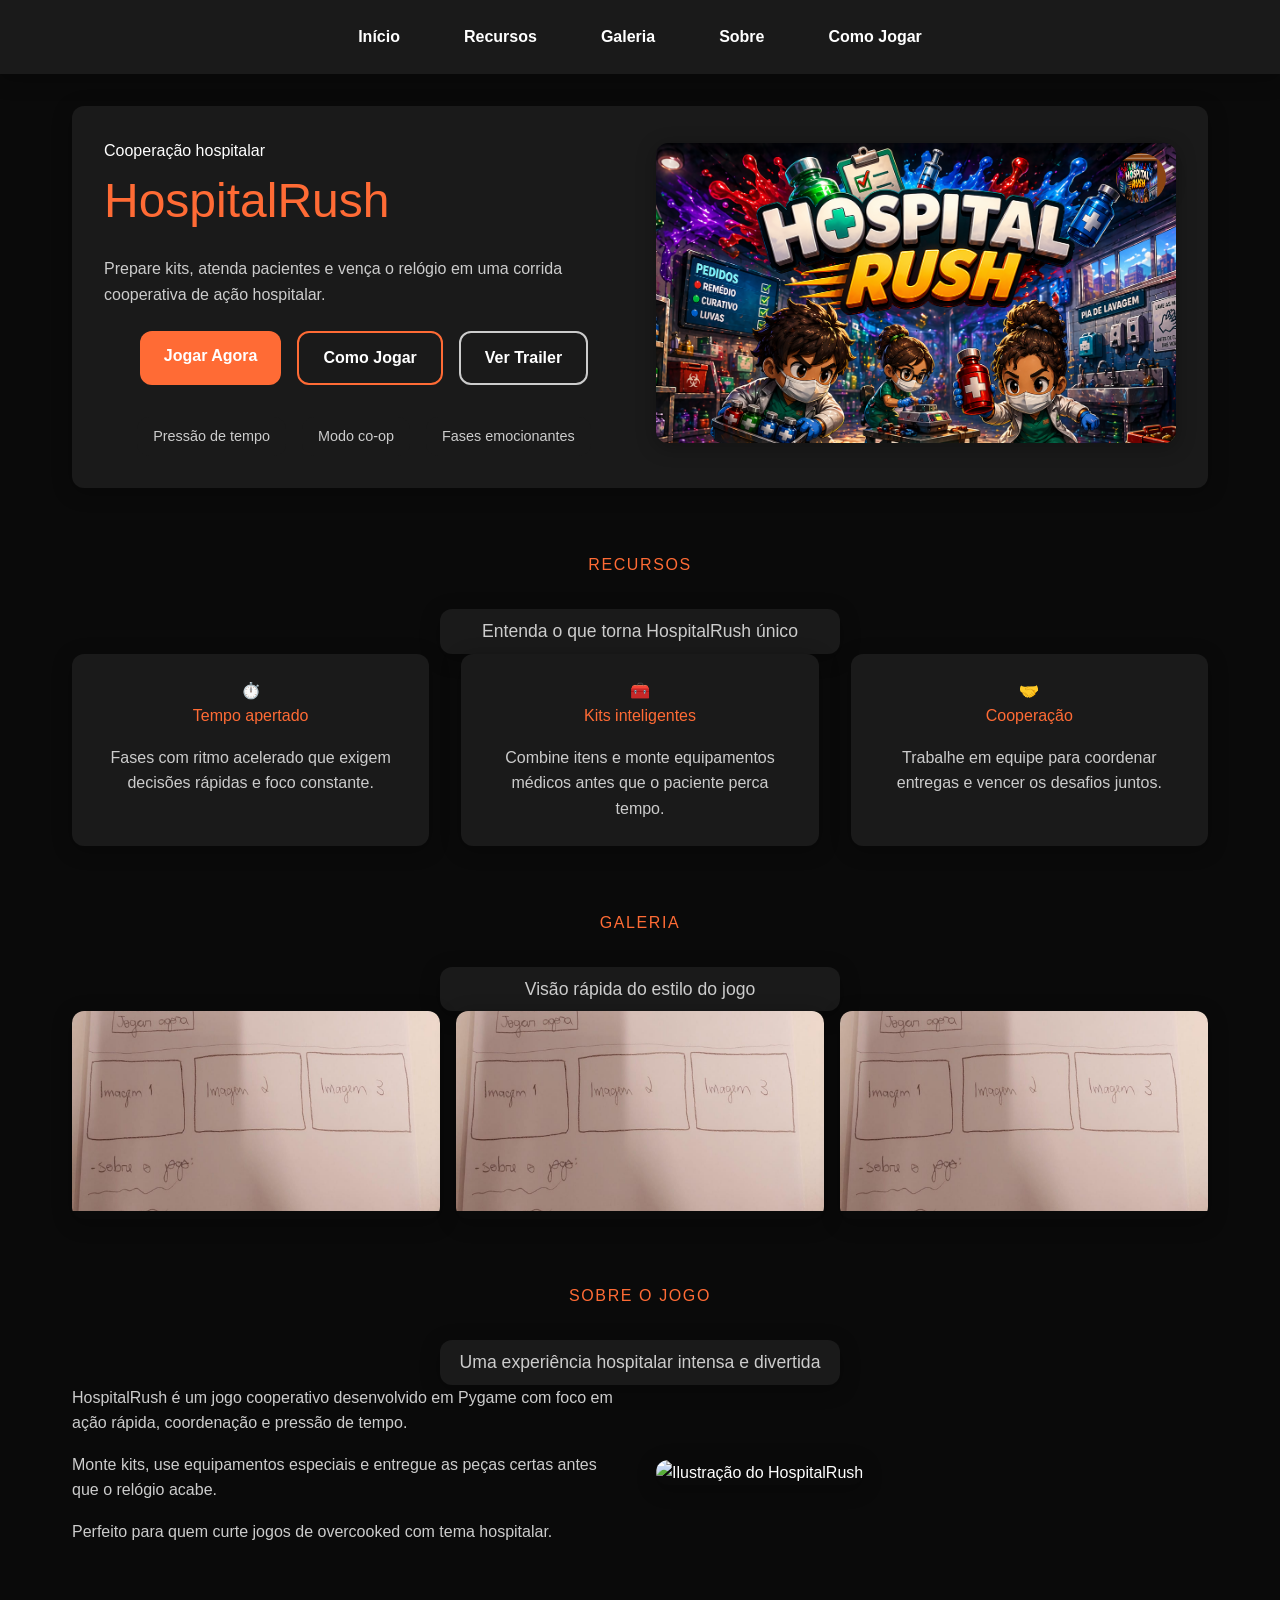
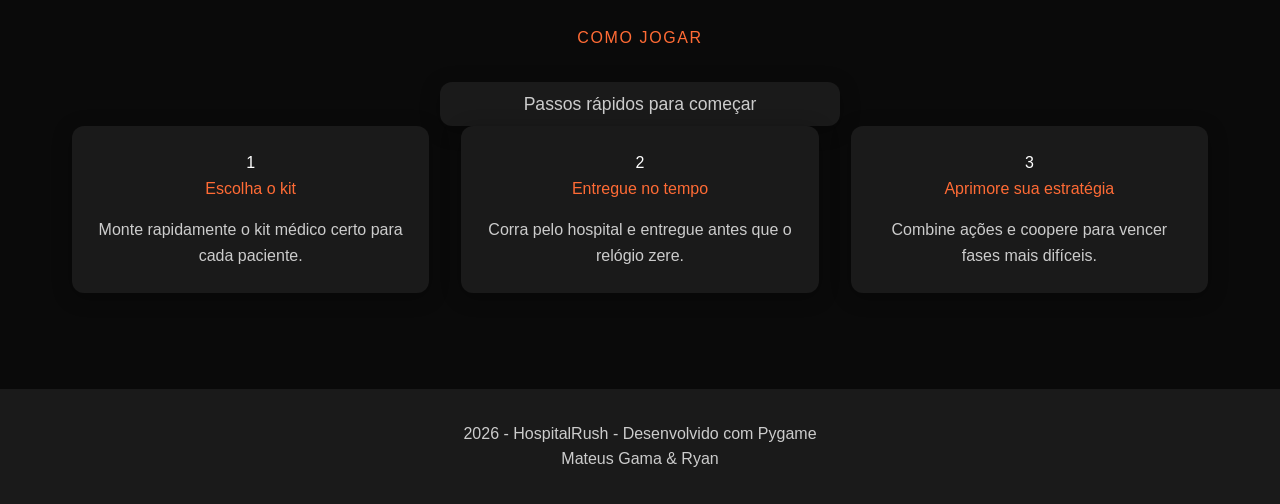
==== index.html @ b57ad9d4 "mudanças" ====
<!DOCTYPE html>
<html lang="pt-BR">
<head>
  <meta charset="UTF-8" />
  <meta name="viewport" content="width=device-width, initial-scale=1.0" />
  <meta name="description" content="HospitalRush: jogo de ação e estratégia com kits médicos, tempo e atendimento rápido. Mais puro estilo indie brasileiro." />
  <title>HospitalRush</title>
  <link rel="stylesheet" href="reset.css" />
  <link rel="stylesheet" href="style.css" />
</head>
<body>
  <header>
    <nav>
      <a href="#hero">Início</a>
      <a href="#recursos">Recursos</a>
      <a href="#galeria">Galeria</a>
      <a href="#sobre">Sobre</a>
      <a href="#como-jogar">Como Jogar</a>
    </nav>
  </header>

  <main>
    <section id="hero" class="hero-section">
      <div class="hero-copy">
        <span class="eyebrow">Cooperação hospitalar</span>
        <h1>HospitalRush</h1>
        <p>Prepare kits, atenda pacientes e vença o relógio em uma corrida cooperativa de ação hospitalar.</p>
        <div class="hero-buttons">
          <a href="#galeria" class="btn btn-primary">Jogar Agora</a>
          <a href="#como-jogar" class="btn btn-secondary">Como Jogar</a>
          <a href="#" class="btn btn-tertiary">Ver Trailer</a>
        </div>
        <div class="hero-notes">
          <span>Pressão de tempo</span>
          <span>Modo co-op</span>
          <span>Fases emocionantes</span>
        </div>
      </div>
      <div class="hero-visual">
        <img class="hero-image" src="img/capanova.png" alt="Capa do jogo HospitalRush" />
        <img class="chatgpt-icon" src="img/image.png" alt="ChatGPT Icon" />
      </div>
    </section>

    <section id="recursos" class="features">
      <div class="section-title">
        <h2>Recursos</h2>
        <span>Entenda o que torna HospitalRush único</span>
      </div>
      <div class="feature-grid">
        <article class="feature-card">
          <div class="feature-icon">⏱️</div>
          <h3>Tempo apertado</h3>
          <p>Fases com ritmo acelerado que exigem decisões rápidas e foco constante.</p>
        </article>
        <article class="feature-card">
          <div class="feature-icon">🧰</div>
          <h3>Kits inteligentes</h3>
          <p>Combine itens e monte equipamentos médicos antes que o paciente perca tempo.</p>
        </article>
        <article class="feature-card">
          <div class="feature-icon">🤝</div>
          <h3>Cooperação</h3>
          <p>Trabalhe em equipe para coordenar entregas e vencer os desafios juntos.</p>
        </article>
      </div>
    </section>

    <section id="galeria" class="gallery-section">
      <div class="section-title">
        <h2>Galeria</h2>
        <span>Visão rápida do estilo do jogo</span>
      </div>
      <div class="gallery-grid">
        <article class="gallery-card">
          <img src="img/rascunho_site.jpeg" alt="Screenshot 1 do jogo HospitalRush" />
        </article>
        <article class="gallery-card">
          <img src="img/rascunho_site.jpeg" alt="Screenshot 2 do jogo HospitalRush" />
        </article>
        <article class="gallery-card">
          <img src="img/rascunho_site.jpeg" alt="Screenshot 3 do jogo HospitalRush" />
        </article>
      </div>
    </section>

    <section id="sobre" class="about-section">
      <div class="section-title">
        <h2>Sobre o Jogo</h2>
        <span>Uma experiência hospitalar intensa e divertida</span>
      </div>
      <div class="about-content">
        <div class="about-copy">
          <p><strong>HospitalRush</strong> é um jogo cooperativo desenvolvido em Pygame com foco em <strong>ação rápida</strong>, <strong>coordenação</strong> e <strong>pressão de tempo</strong>.</p>
          <p>Monte kits, use equipamentos especiais e entregue as peças certas antes que o relógio acabe.</p>
          <p>Perfeito para quem curte jogos de <strong>overcooked</strong> com tema hospitalar.</p>
        </div>
        <div class="about-image-wrap">
          <img src="img/imagem_sobre .png" alt="Ilustração do HospitalRush" class="about-image" />
        </div>
      </div>
    </section>

    <section id="como-jogar" class="how-to-play">
      <div class="section-title">
        <h2>Como Jogar</h2>
        <span>Passos rápidos para começar</span>
      </div>
      <div class="steps">
        <article class="step">
          <div class="step-number">1</div>
          <h3>Escolha o kit</h3>
          <p>Monte rapidamente o kit médico certo para cada paciente.</p>
        </article>
        <article class="step">
          <div class="step-number">2</div>
          <h3>Entregue no tempo</h3>
          <p>Corra pelo hospital e entregue antes que o relógio zere.</p>
        </article>
        <article class="step">
          <div class="step-number">3</div>
          <h3>Aprimore sua estratégia</h3>
          <p>Combine ações e coopere para vencer fases mais difíceis.</p>
        </article>
      </div>
    </section>
  </main>

  <footer>
    <p>2026 - HospitalRush - Desenvolvido com Pygame</p>
    <p>Mateus Gama &amp; Ryan</p>
  </footer>
</body>
</html>
---- style.css ----
/* CSS inspirado no site Overcooked da Team17: fundo escuro, layout clean, imagens grandes, botões coloridos */
:root {
  --bg-primary: #0a0a0a;
  --bg-secondary: #1a1a1a;
  --text-primary: #ffffff;
  --text-secondary: #cccccc;
  --accent: #ff6b35; /* Laranja vibrante como no Overcooked */
  --accent-hover: #e55a2b;
  --border-radius: 12px;
  --shadow: 0 4px 20px rgba(0, 0, 0, 0.3);
}

* {
  margin: 0;
  padding: 0;
  box-sizing: border-box;
}

body {
  font-family: 'Arial', sans-serif;
  background-color: var(--bg-primary);
  color: var(--text-primary);
  line-height: 1.6;
}

header {
  background-color: var(--bg-secondary);
  padding: 1rem 2rem;
  position: sticky;
  top: 0;
  z-index: 10;
  box-shadow: var(--shadow);
}

nav {
  display: flex;
  justify-content: center;
  gap: 2rem;
}

nav a {
  color: var(--text-primary);
  text-decoration: none;
  font-weight: bold;
  padding: 0.5rem 1rem;
  border-radius: var(--border-radius);
  transition: background-color 0.3s;
}

nav a:hover {
  background-color: var(--accent);
}

main {
  max-width: 1200px;
  margin: 0 auto;
  padding: 2rem;
}

.hero-section {
  display: flex;
  align-items: center;
  gap: 2rem;
  margin-bottom: 4rem;
  background-color: var(--bg-secondary);
  padding: 2rem;
  border-radius: var(--border-radius);
  box-shadow: var(--shadow);
}

.hero-copy {
  flex: 1;
}

.hero-copy h1 {
  font-size: 3rem;
  margin-bottom: 1rem;
  color: var(--accent);
}

.hero-copy p {
  margin-bottom: 1.5rem;
  color: var(--text-secondary);
}

.hero-buttons {
  display: flex;
  gap: 1rem;
  justify-content: center;
  margin-bottom: 2rem;
}

.btn {
  padding: 0.75rem 1.5rem;
  border: none;
  border-radius: var(--border-radius);
  font-weight: bold;
  cursor: pointer;
  transition: background-color 0.3s;
  text-decoration: none;
  display: inline-block;
}

.btn-primary {
  background-color: var(--accent);
  color: var(--text-primary);
}

.btn-primary:hover {
  background-color: var(--accent-hover);
}

.btn-secondary {
  background-color: transparent;
  color: var(--text-primary);
  border: 2px solid var(--accent);
}

.btn-secondary:hover {
  background-color: var(--accent);
}

.btn-tertiary {
  background-color: var(--bg-secondary);
  color: var(--text-primary);
  border: 2px solid var(--text-secondary);
}

.btn-tertiary:hover {
  background-color: var(--text-secondary);
  color: var(--bg-primary);
}

.hero-notes {
  display: flex;
  gap: 1rem;
  justify-content: center;
  margin-top: 1rem;
}

.hero-notes span {
  background-color: var(--bg-secondary);
  padding: 0.5rem 1rem;
  border-radius: var(--border-radius);
  color: var(--text-secondary);
  font-size: 0.9rem;
}

.hero-visual {
  flex: 1;
  position: relative;
}

.hero-image {
  width: 100%;
  border-radius: var(--border-radius);
  box-shadow: var(--shadow);
}

.chatgpt-icon {
  position: absolute;
  top: 10px;
  right: 10px;
  width: 50px;
  height: 50px;
  border-radius: 50%;
  box-shadow: var(--shadow);
}

.features {
  margin-bottom: 4rem;
}

h2 {
  text-transform: uppercase;
  letter-spacing: 0.1em;
}

.section-title span {
  display: block;
  text-align: center;
  color: var(--text-secondary);
  font-size: 1.1rem;
  margin-top: 0.5rem;
  font-weight: normal;
  background-color: var(--bg-secondary);
  padding: 0.5rem 1rem;
  border-radius: var(--border-radius);
  box-shadow: var(--shadow);
  max-width: 400px;
  margin-left: auto;
  margin-right: auto;
}

.features h2 {
  text-align: center;
  margin-bottom: 2rem;
  color: var(--accent);
}

.feature-grid {
  display: grid;
  grid-template-columns: repeat(auto-fit, minmax(250px, 1fr));
  gap: 2rem;
}

.feature-card {
  background-color: var(--bg-secondary);
  padding: 1.5rem;
  border-radius: var(--border-radius);
  box-shadow: var(--shadow);
  text-align: center;
}

.feature-card h3 {
  margin-bottom: 1rem;
  color: var(--accent);
}

.feature-card p {
  color: var(--text-secondary);
}

.gallery-section {
  margin-bottom: 4rem;
}

.gallery-section h2 {
  text-align: center;
  margin-bottom: 2rem;
  color: var(--accent);
}

.about-section h2 {
  text-align: center;
  margin-bottom: 2rem;
  color: var(--accent);
}

.how-to-play h2 {
  text-align: center;
  margin-bottom: 2rem;
  color: var(--accent);
}

.gallery-grid {
  display: grid;
  grid-template-columns: repeat(auto-fit, minmax(250px, 1fr));
  gap: 1rem;
}

.gallery-card {
  overflow: hidden;
  border-radius: var(--border-radius);
  box-shadow: var(--shadow);
}

.gallery-card img {
  width: 100%;
  height: 200px;
  object-fit: cover;
  transition: transform 0.3s;
}

.gallery-card:hover img {
  transform: scale(1.1);
}

.about-section {
  margin-bottom: 4rem;
}

.about-section h2 {
  text-align: center;
  margin-bottom: 2rem;
  color: var(--accent);
}

.about-content {
  display: flex;
  gap: 2rem;
  align-items: center;
}

.about-copy {
  flex: 1;
}

.about-copy p {
  margin-bottom: 1rem;
  color: var(--text-secondary);
}

.about-image-wrap {
  flex: 1;
}

.about-image {
  width: 100%;
  border-radius: var(--border-radius);
  box-shadow: var(--shadow);
}

.how-to-play {
  margin-bottom: 4rem;
}

.how-to-play h2 {
  text-align: center;
  margin-bottom: 2rem;
  color: var(--accent);
}

.steps {
  display: grid;
  grid-template-columns: repeat(auto-fit, minmax(250px, 1fr));
  gap: 2rem;
}

.step {
  background-color: var(--bg-secondary);
  padding: 1.5rem;
  border-radius: var(--border-radius);
  box-shadow: var(--shadow);
  text-align: center;
}

.step h3 {
  margin-bottom: 1rem;
  color: var(--accent);
}

.step p {
  color: var(--text-secondary);
}

footer {
  text-align: center;
  padding: 2rem;
  background-color: var(--bg-secondary);
  color: var(--text-secondary);
}

@media (max-width: 768px) {
  .hero-section {
    flex-direction: column;
  }

  .about-content {
    flex-direction: column;
  }

  nav {
    flex-direction: column;
    gap: 1rem;
  }

  .hero-buttons {
    flex-direction: column;
    align-items: center;
  }

  .hero-notes {
    flex-direction: column;
    align-items: center;
  }
}
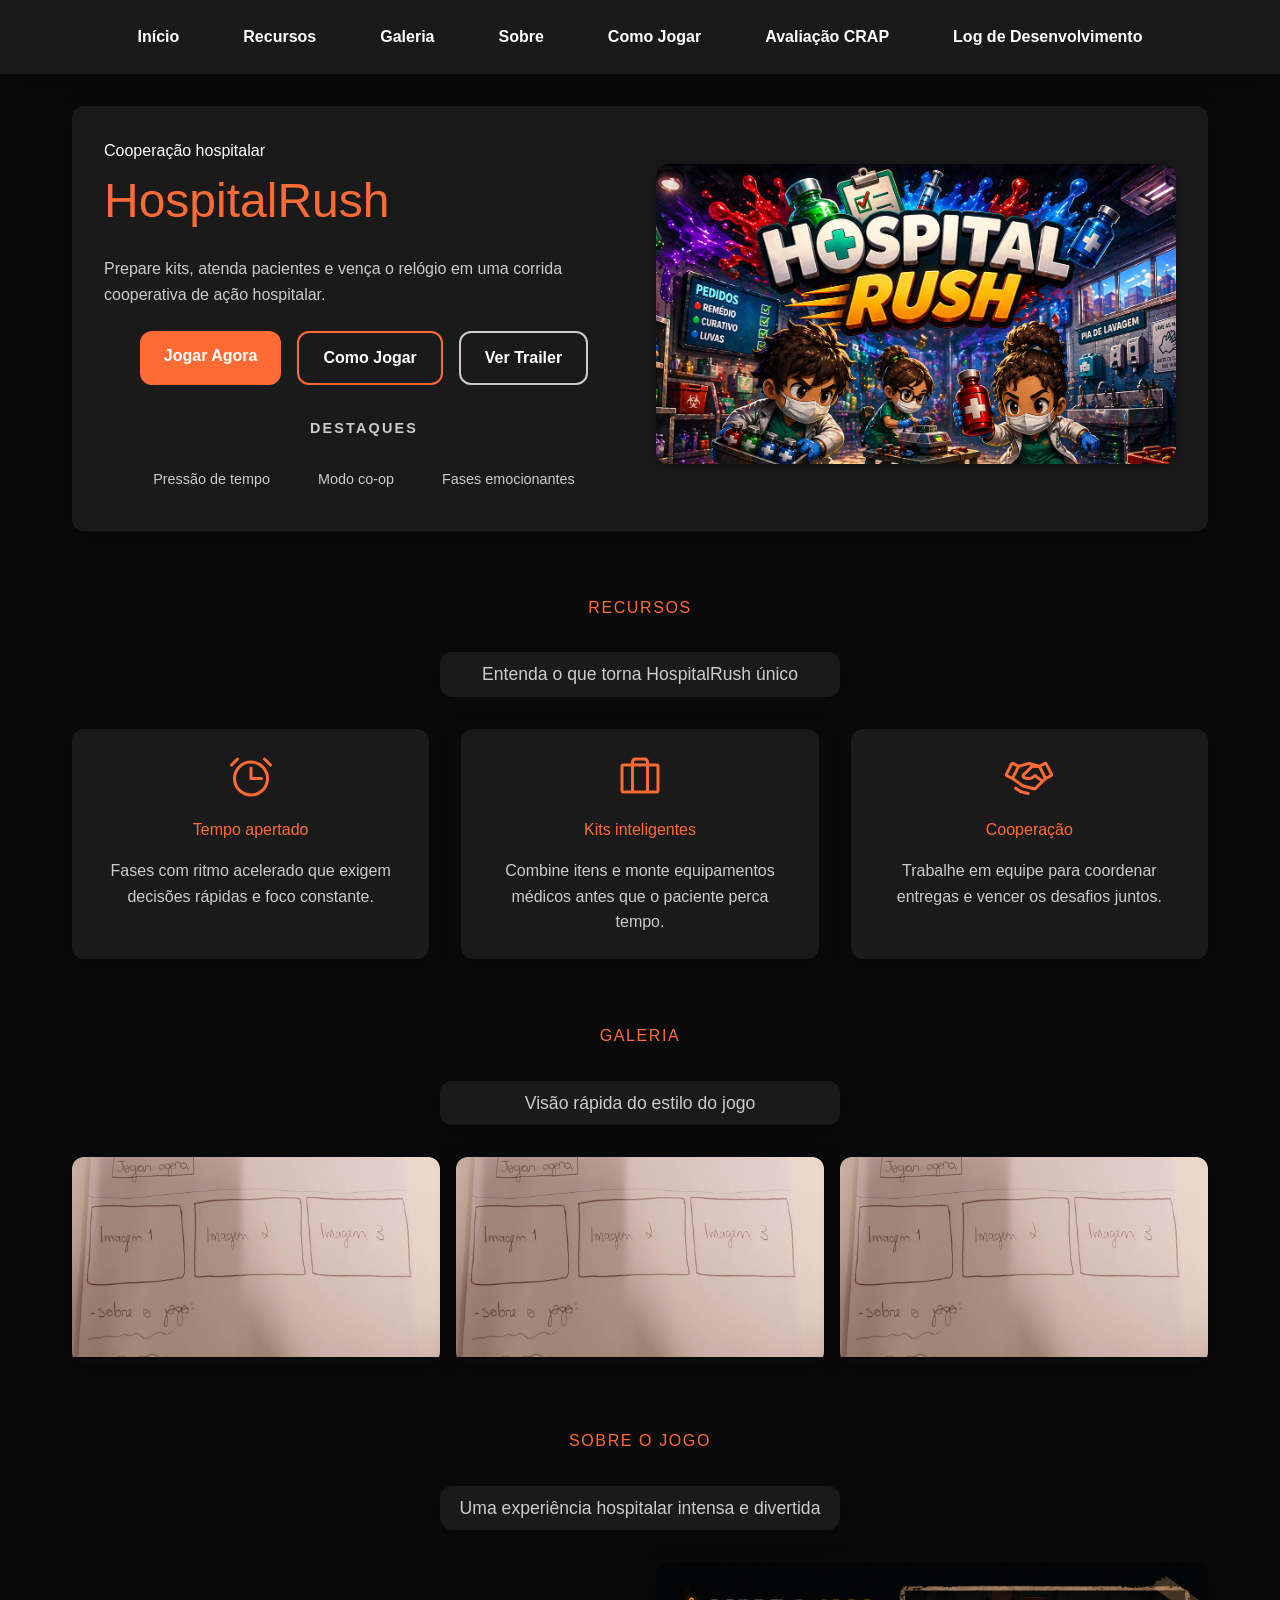
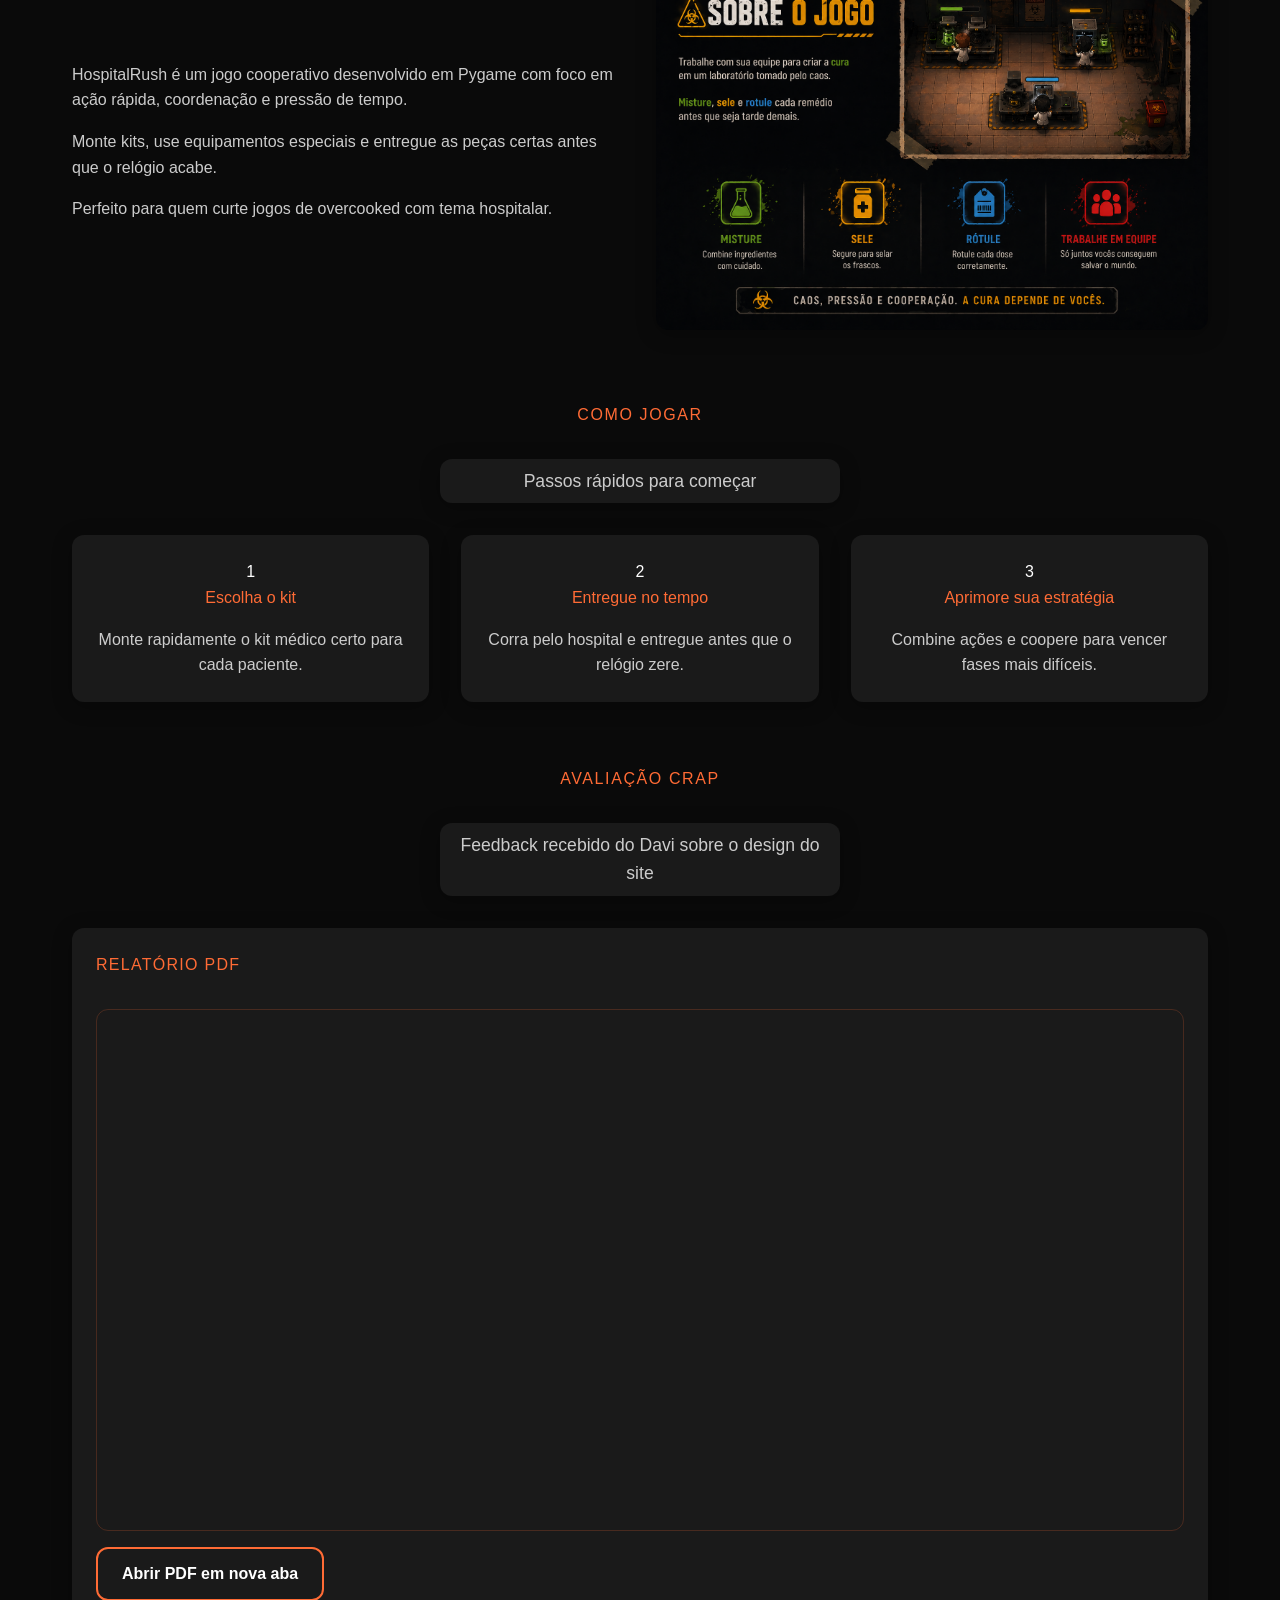
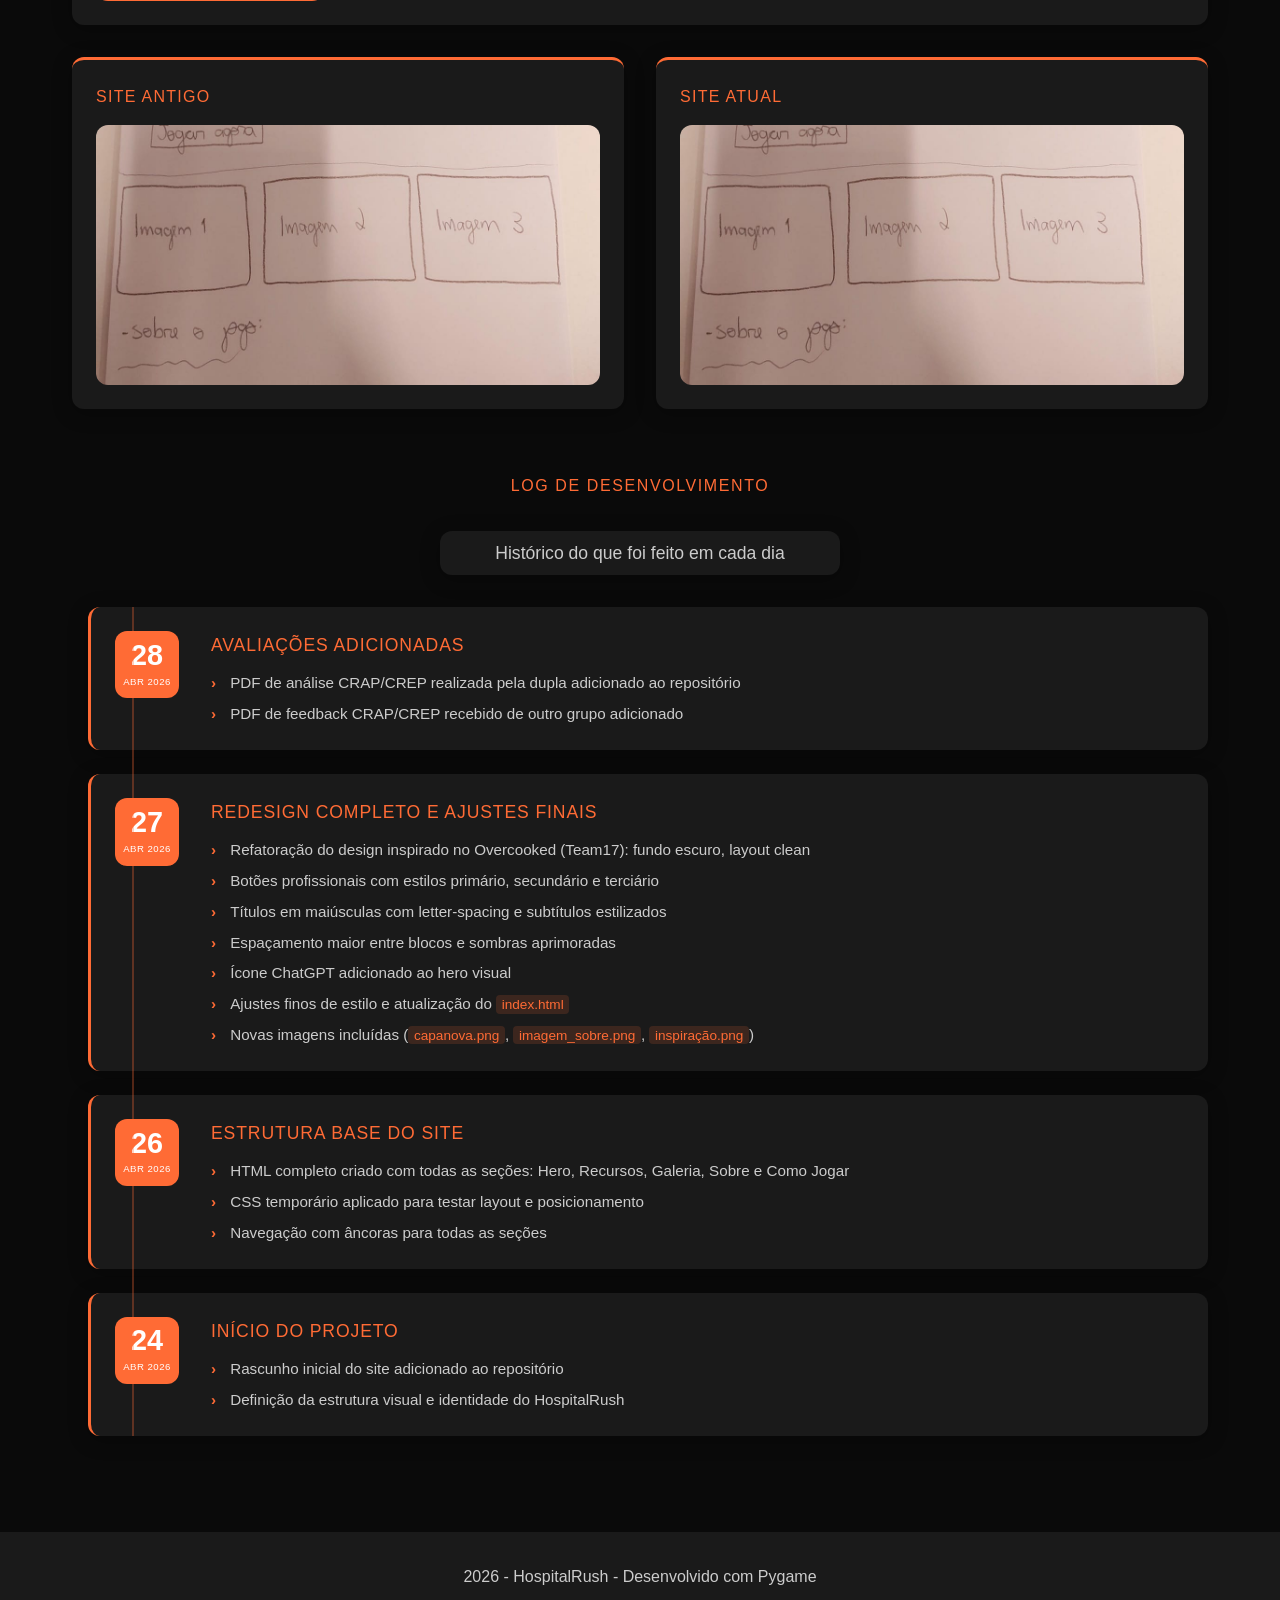
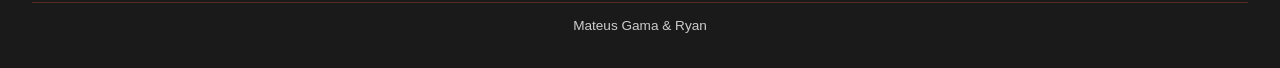
==== commit f846a6b1: "Adicioneis alguns itens para se enquadrar melhor na rubrica e adaptei o html de acordo com uma das a" ====
--- a/index.html
+++ b/index.html
@@ -16,6 +16,8 @@
       <a href="#galeria">Galeria</a>
       <a href="#sobre">Sobre</a>
       <a href="#como-jogar">Como Jogar</a>
+      <a href="#avaliacao-crap">Avaliação CRAP</a>
+      <a href="#dev-log">Log de Desenvolvimento</a>
     </nav>
   </header>
 
@@ -31,6 +33,7 @@
           <a href="#" class="btn btn-tertiary">Ver Trailer</a>
         </div>
         <div class="hero-notes">
+          <span class="hero-notes-label">Destaques</span>
           <span>Pressão de tempo</span>
           <span>Modo co-op</span>
           <span>Fases emocionantes</span>
@@ -38,7 +41,6 @@
       </div>
       <div class="hero-visual">
         <img class="hero-image" src="img/capanova.png" alt="Capa do jogo HospitalRush" />
-        <img class="chatgpt-icon" src="img/image.png" alt="ChatGPT Icon" />
       </div>
     </section>
 
@@ -49,17 +51,23 @@
       </div>
       <div class="feature-grid">
         <article class="feature-card">
-          <div class="feature-icon">⏱️</div>
+          <div class="feature-icon">
+            <svg xmlns="http://www.w3.org/2000/svg" viewBox="0 0 256 256" aria-hidden="true"><path d="M128,40a96,96,0,1,0,96,96A96.11,96.11,0,0,0,128,40Zm0,176a80,80,0,1,1,80-80A80.09,80.09,0,0,1,128,216ZM61.66,37.66l-32,32A8,8,0,0,1,18.34,58.34l32-32A8,8,0,0,1,61.66,37.66Zm176,32a8,8,0,0,1-11.32,0l-32-32a8,8,0,0,1,11.32-11.32l32,32A8,8,0,0,1,237.66,69.66ZM184,128a8,8,0,0,1,0,16H128a8,8,0,0,1-8-8V80a8,8,0,0,1,16,0v48Z"/></svg>
+          </div>
           <h3>Tempo apertado</h3>
           <p>Fases com ritmo acelerado que exigem decisões rápidas e foco constante.</p>
         </article>
         <article class="feature-card">
-          <div class="feature-icon">🧰</div>
+          <div class="feature-icon">
+            <svg xmlns="http://www.w3.org/2000/svg" viewBox="0 0 256 256" aria-hidden="true"><path d="M216,56H176V48a24,24,0,0,0-24-24H104A24,24,0,0,0,80,48v8H40A16,16,0,0,0,24,72V200a16,16,0,0,0,16,16H216a16,16,0,0,0,16-16V72A16,16,0,0,0,216,56ZM96,48a8,8,0,0,1,8-8h48a8,8,0,0,1,8,8v8H96Zm64,24V200H96V72ZM40,72H80V200H40ZM216,200H176V72h40V200Z"/></svg>
+          </div>
           <h3>Kits inteligentes</h3>
           <p>Combine itens e monte equipamentos médicos antes que o paciente perca tempo.</p>
         </article>
         <article class="feature-card">
-          <div class="feature-icon">🤝</div>
+          <div class="feature-icon">
+            <svg xmlns="http://www.w3.org/2000/svg" viewBox="0 0 256 256" aria-hidden="true"><path d="M254.3,107.91,228.78,56.85a16,16,0,0,0-21.47-7.15L182.44,62.13,130.05,48.27a8.14,8.14,0,0,0-4.1,0L73.56,62.13,48.69,49.7a16,16,0,0,0-21.47,7.15L1.7,107.9a16,16,0,0,0,7.15,21.47l27,13.51,55.49,39.63a8.06,8.06,0,0,0,2.71,1.25l64,16a8,8,0,0,0,7.6-2.1l55.07-55.08,26.42-13.21a16,16,0,0,0,7.15-21.46Zm-54.89,33.37L165,113.72a8,8,0,0,0-10.68.61C136.51,132.27,116.66,130,104,122L147.24,80h31.81l27.21,54.41ZM41.53,64,62,74.22,36.43,125.27,16,115.06Zm116,119.13L99.42,168.61l-49.2-35.14,28-56L128,64.28l9.8,2.59-45,43.68-.08.09a16,16,0,0,0,2.72,24.81c20.56,13.13,45.37,11,64.91-5L188,152.66Zm62-57.87-25.52-51L214.47,64,240,115.06Zm-87.75,92.67a8,8,0,0,1-7.75,6.06,8.13,8.13,0,0,1-1.95-.24L80.41,213.33a7.89,7.89,0,0,1-2.71-1.25L51.35,193.26a8,8,0,0,1,9.3-13l25.11,17.94L126,208.24A8,8,0,0,1,131.82,217.94Z"/></svg>
+          </div>
           <h3>Cooperação</h3>
           <p>Trabalhe em equipe para coordenar entregas e vencer os desafios juntos.</p>
         </article>
@@ -122,6 +130,118 @@
           <h3>Aprimore sua estratégia</h3>
           <p>Combine ações e coopere para vencer fases mais difíceis.</p>
         </article>
+      </div>
+    </section>
+    <section id="avaliacao-crap" class="crap-section">
+      <div class="section-title">
+        <h2>Avaliação CRAP</h2>
+        <span>Feedback recebido do Davi sobre o design do site</span>
+      </div>
+
+      <div class="crap-pdf-block">
+        <h3 class="crap-subsection-title">Relatório PDF</h3>
+        <div class="crap-pdf-wrapper">
+          <iframe
+            src="avaliacao_crep_recebida/feed_crap.pdf"
+            title="Avaliação CRAP recebida"
+            class="crap-pdf"
+          ></iframe>
+        </div>
+        <a
+          href="avaliacao_crep_recebida/feed_crap.pdf"
+          target="_blank"
+          rel="noopener"
+          class="btn btn-secondary crap-pdf-link"
+        >Abrir PDF em nova aba</a>
+      </div>
+
+      <div class="crap-screenshots">
+        <div class="crap-screenshot-block">
+          <h3 class="crap-subsection-title">Site antigo</h3>
+          <div class="crap-img-wrap">
+            <img src="img/rascunho_site.jpeg" alt="Print do site antigo" class="crap-img" />
+          </div>
+        </div>
+
+        <div class="crap-screenshot-block">
+          <h3 class="crap-subsection-title">Site atual</h3>
+          <div class="crap-img-wrap">
+            <img src="img/rascunho_site.jpeg" alt="Print do site atual" class="crap-img" />
+          </div>
+        </div>
+      </div>
+    </section>
+
+    <section id="dev-log" class="dev-log-section">
+      <div class="section-title">
+        <h2>Log de Desenvolvimento</h2>
+        <span>Histórico do que foi feito em cada dia</span>
+      </div>
+
+      <div class="dev-log-timeline">
+
+        <article class="dev-log-entry">
+          <div class="dev-log-date">
+            <span class="dev-log-day">28</span>
+            <span class="dev-log-month">ABR 2026</span>
+          </div>
+          <div class="dev-log-content">
+            <h3>Avaliações adicionadas</h3>
+            <ul>
+              <li>PDF de análise CRAP/CREP realizada pela dupla adicionado ao repositório</li>
+              <li>PDF de feedback CRAP/CREP recebido de outro grupo adicionado</li>
+            </ul>
+          </div>
+        </article>
+
+        <article class="dev-log-entry">
+          <div class="dev-log-date">
+            <span class="dev-log-day">27</span>
+            <span class="dev-log-month">ABR 2026</span>
+          </div>
+          <div class="dev-log-content">
+            <h3>Redesign completo e ajustes finais</h3>
+            <ul>
+              <li>Refatoração do design inspirado no Overcooked (Team17): fundo escuro, layout clean</li>
+              <li>Botões profissionais com estilos primário, secundário e terciário</li>
+              <li>Títulos em maiúsculas com letter-spacing e subtítulos estilizados</li>
+              <li>Espaçamento maior entre blocos e sombras aprimoradas</li>
+              <li>Ícone ChatGPT adicionado ao hero visual</li>
+              <li>Ajustes finos de estilo e atualização do <code>index.html</code></li>
+              <li>Novas imagens incluídas (<code>capanova.png</code>, <code>imagem_sobre.png</code>, <code>inspiração.png</code>)</li>
+            </ul>
+          </div>
+        </article>
+
+        <article class="dev-log-entry">
+          <div class="dev-log-date">
+            <span class="dev-log-day">26</span>
+            <span class="dev-log-month">ABR 2026</span>
+          </div>
+          <div class="dev-log-content">
+            <h3>Estrutura base do site</h3>
+            <ul>
+              <li>HTML completo criado com todas as seções: Hero, Recursos, Galeria, Sobre e Como Jogar</li>
+              <li>CSS temporário aplicado para testar layout e posicionamento</li>
+              <li>Navegação com âncoras para todas as seções</li>
+            </ul>
+          </div>
+        </article>
+
+        <article class="dev-log-entry">
+          <div class="dev-log-date">
+            <span class="dev-log-day">24</span>
+            <span class="dev-log-month">ABR 2026</span>
+          </div>
+          <div class="dev-log-content">
+            <h3>Início do projeto</h3>
+            <ul>
+              <li>Rascunho inicial do site adicionado ao repositório</li>
+              <li>Definição da estrutura visual e identidade do HospitalRush</li>
+            </ul>
+          </div>
+        </article>
+
       </div>
     </section>
   </main>
--- a/style.css
+++ b/style.css
@@ -138,6 +138,23 @@
   margin-top: 1rem;
 }
 
+.hero-notes {
+  flex-wrap: wrap;
+}
+
+.hero-notes-label {
+  width: 100%;
+  text-align: center;
+  font-size: 0.7rem;
+  font-weight: bold;
+  letter-spacing: 0.15em;
+  text-transform: uppercase;
+  color: var(--accent);
+  background: none !important;
+  padding: 0 !important;
+  margin-bottom: 0.25rem;
+}
+
 .hero-notes span {
   background-color: var(--bg-secondary);
   padding: 0.5rem 1rem;
@@ -157,16 +174,6 @@
   box-shadow: var(--shadow);
 }
 
-.chatgpt-icon {
-  position: absolute;
-  top: 10px;
-  right: 10px;
-  width: 50px;
-  height: 50px;
-  border-radius: 50%;
-  box-shadow: var(--shadow);
-}
-
 .features {
   margin-bottom: 4rem;
 }
@@ -190,6 +197,7 @@
   max-width: 400px;
   margin-left: auto;
   margin-right: auto;
+  margin-bottom: 2rem;
 }
 
 .features h2 {
@@ -210,6 +218,20 @@
   border-radius: var(--border-radius);
   box-shadow: var(--shadow);
   text-align: center;
+}
+
+.feature-icon {
+  display: flex;
+  justify-content: center;
+  align-items: center;
+  margin-bottom: 1rem;
+  color: var(--accent);
+}
+
+.feature-icon svg {
+  width: 48px;
+  height: 48px;
+  fill: currentColor;
 }
 
 .feature-card h3 {
@@ -334,11 +356,254 @@
   color: var(--text-secondary);
 }
 
+/* ── Avaliação CRAP ───────────────────────────────────── */
+.crap-section {
+  margin-bottom: 4rem;
+}
+
+.crap-section h2 {
+  text-align: center;
+  margin-bottom: 2rem;
+  color: var(--accent);
+}
+
+.crap-subsection-title {
+  color: var(--accent);
+  text-transform: uppercase;
+  letter-spacing: 0.08em;
+  margin-bottom: 1rem;
+  font-size: 1rem;
+}
+
+.crap-pdf-block {
+  background-color: var(--bg-secondary);
+  border-radius: var(--border-radius);
+  box-shadow: var(--shadow);
+  padding: 1.5rem;
+  margin-bottom: 2rem;
+  display: flex;
+  flex-direction: column;
+  gap: 1rem;
+}
+
+.crap-pdf-wrapper {
+  width: 100%;
+  border-radius: var(--border-radius);
+  overflow: hidden;
+  border: 1px solid rgba(255, 107, 53, 0.2);
+}
+
+.crap-pdf {
+  width: 100%;
+  height: 520px;
+  border: none;
+  display: block;
+}
+
+.crap-pdf-link {
+  align-self: flex-start;
+}
+
+.crap-screenshots {
+  display: grid;
+  grid-template-columns: 1fr 1fr;
+  gap: 2rem;
+}
+
+.crap-screenshot-block {
+  background-color: var(--bg-secondary);
+  border-radius: var(--border-radius);
+  box-shadow: var(--shadow);
+  padding: 1.5rem;
+  border-top: 3px solid var(--accent);
+}
+
+.crap-img-wrap {
+  border-radius: var(--border-radius);
+  overflow: hidden;
+}
+
+.crap-img {
+  width: 100%;
+  height: 260px;
+  object-fit: cover;
+  display: block;
+  transition: transform 0.3s;
+}
+
+.crap-img:hover {
+  transform: scale(1.03);
+}
+
+@media (max-width: 768px) {
+  .crap-screenshots {
+    grid-template-columns: 1fr;
+  }
+
+  .crap-pdf {
+    height: 360px;
+  }
+}
+/* ────────────────────────────────────────────────────── */
+
+/* ── Dev Log ──────────────────────────────────────────── */
+.dev-log-section {
+  margin-bottom: 4rem;
+}
+
+.dev-log-section h2 {
+  text-align: center;
+  margin-bottom: 2rem;
+  color: var(--accent);
+}
+
+.dev-log-timeline {
+  display: flex;
+  flex-direction: column;
+  gap: 1.5rem;
+  position: relative;
+  padding-left: 1rem;
+}
+
+.dev-log-timeline::before {
+  content: '';
+  position: absolute;
+  left: 60px;
+  top: 0;
+  bottom: 0;
+  width: 2px;
+  background: var(--accent);
+  opacity: 0.3;
+}
+
+.dev-log-entry {
+  display: flex;
+  gap: 2rem;
+  align-items: flex-start;
+  background-color: var(--bg-secondary);
+  border-radius: var(--border-radius);
+  box-shadow: var(--shadow);
+  padding: 1.5rem;
+  border-left: 3px solid var(--accent);
+  transition: transform 0.2s, box-shadow 0.2s;
+}
+
+.dev-log-entry:hover {
+  transform: translateX(4px);
+  box-shadow: 0 6px 28px rgba(0, 0, 0, 0.45);
+}
+
+.dev-log-date {
+  display: flex;
+  flex-direction: column;
+  align-items: center;
+  justify-content: center;
+  min-width: 64px;
+  background-color: var(--accent);
+  border-radius: var(--border-radius);
+  padding: 0.6rem 0.5rem;
+  flex-shrink: 0;
+}
+
+.dev-log-day {
+  font-size: 1.8rem;
+  font-weight: bold;
+  color: var(--text-primary);
+  line-height: 1;
+}
+
+.dev-log-month {
+  font-size: 0.6rem;
+  color: var(--text-primary);
+  text-transform: uppercase;
+  letter-spacing: 0.05em;
+  margin-top: 0.25rem;
+}
+
+.dev-log-content {
+  flex: 1;
+}
+
+.dev-log-content h3 {
+  color: var(--accent);
+  margin-bottom: 0.75rem;
+  font-size: 1.1rem;
+  text-transform: uppercase;
+  letter-spacing: 0.05em;
+}
+
+.dev-log-content ul {
+  list-style: none;
+  display: flex;
+  flex-direction: column;
+  gap: 0.4rem;
+}
+
+.dev-log-content li {
+  color: var(--text-secondary);
+  padding-left: 1.2rem;
+  position: relative;
+  font-size: 0.95rem;
+}
+
+.dev-log-content li::before {
+  content: '›';
+  color: var(--accent);
+  position: absolute;
+  left: 0;
+  font-weight: bold;
+}
+
+.dev-log-content code {
+  background-color: rgba(255, 107, 53, 0.15);
+  color: var(--accent);
+  padding: 0.1rem 0.35rem;
+  border-radius: 4px;
+  font-size: 0.85rem;
+}
+
+@media (max-width: 768px) {
+  .dev-log-entry {
+    flex-direction: column;
+    gap: 1rem;
+  }
+
+  .dev-log-date {
+    flex-direction: row;
+    gap: 0.5rem;
+    align-self: flex-start;
+    padding: 0.5rem 1rem;
+  }
+
+  .dev-log-day {
+    font-size: 1.2rem;
+  }
+
+  .dev-log-month {
+    font-size: 0.7rem;
+    margin-top: 0;
+  }
+
+  .dev-log-timeline::before {
+    display: none;
+  }
+}
+/* ────────────────────────────────────────────────────── */
+
 footer {
   text-align: center;
   padding: 2rem;
   background-color: var(--bg-secondary);
   color: var(--text-secondary);
+  display: flex;
+  flex-direction: column;
+  gap: 0.75rem;
+}
+
+footer p:last-child {
+  border-top: 1px solid rgba(255, 107, 53, 0.25);
+  padding-top: 0.75rem;
+  font-size: 0.85rem;
 }
 
 @media (max-width: 768px) {
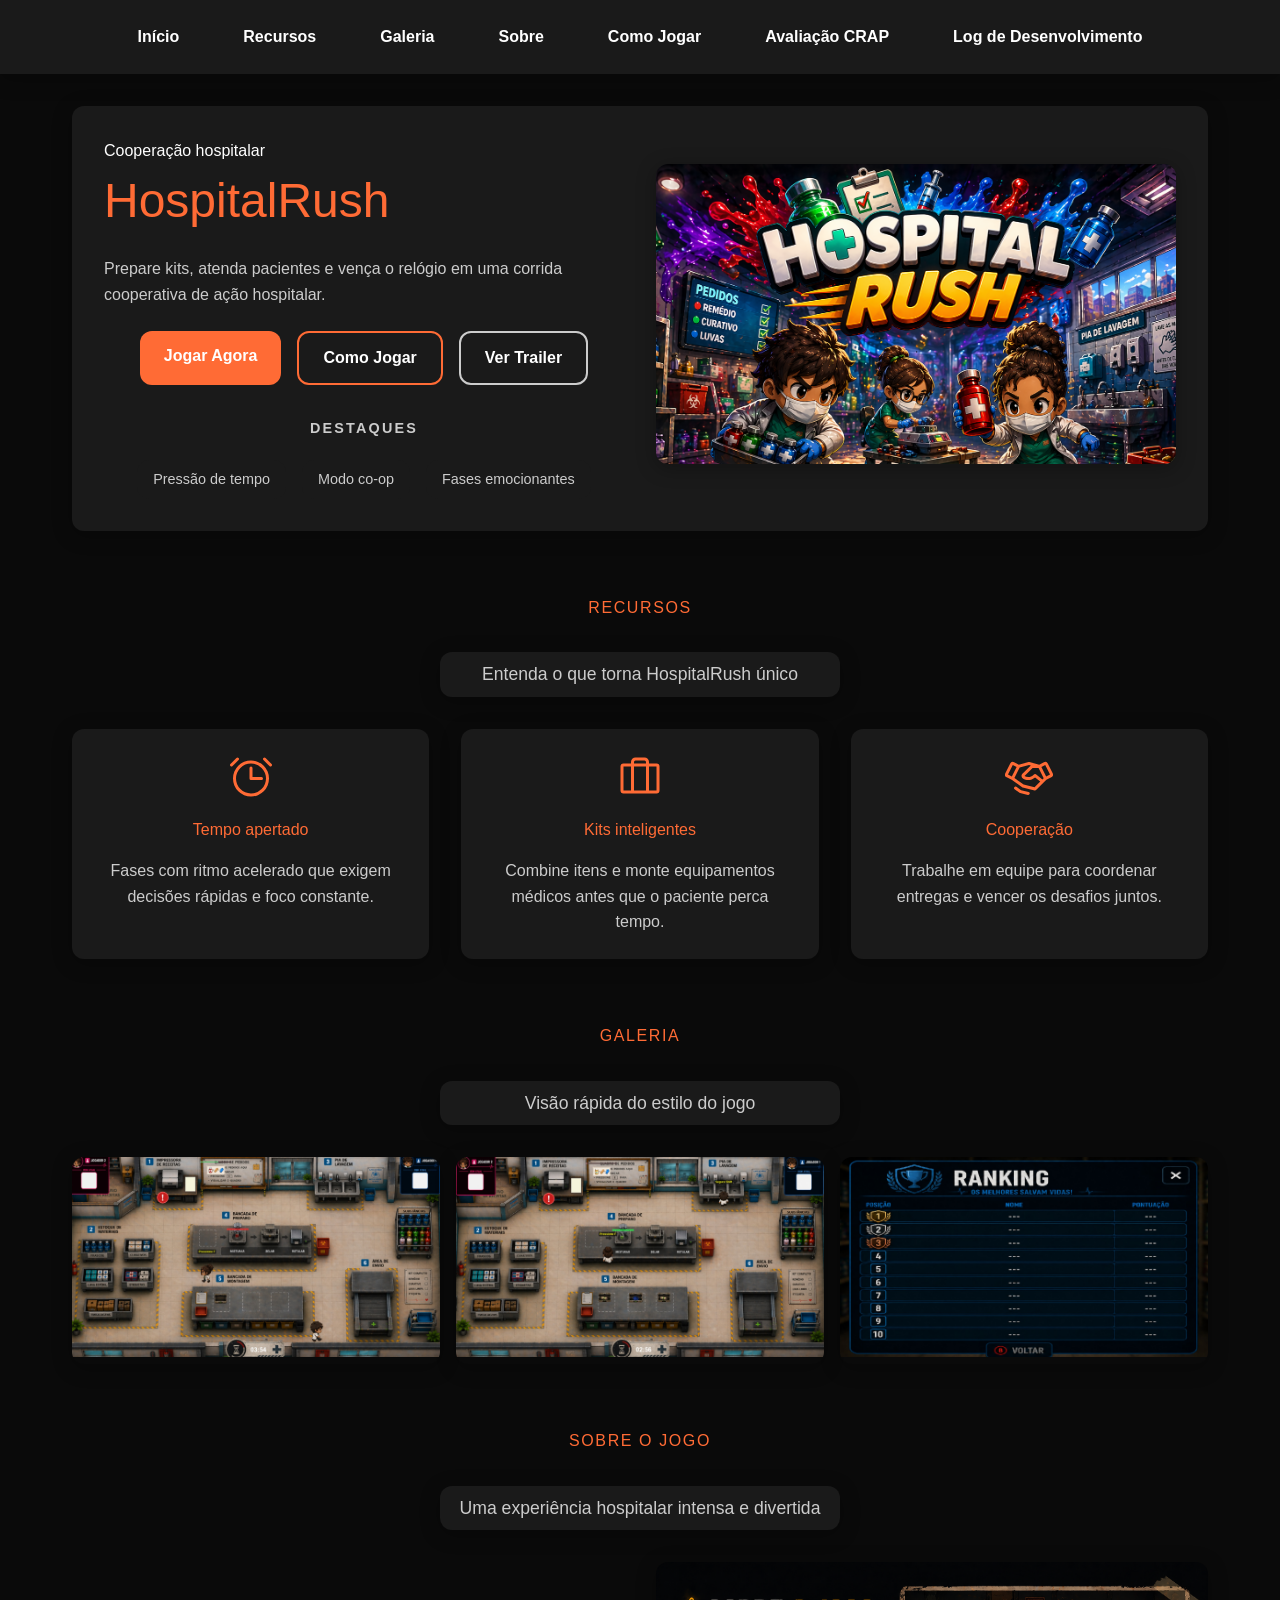
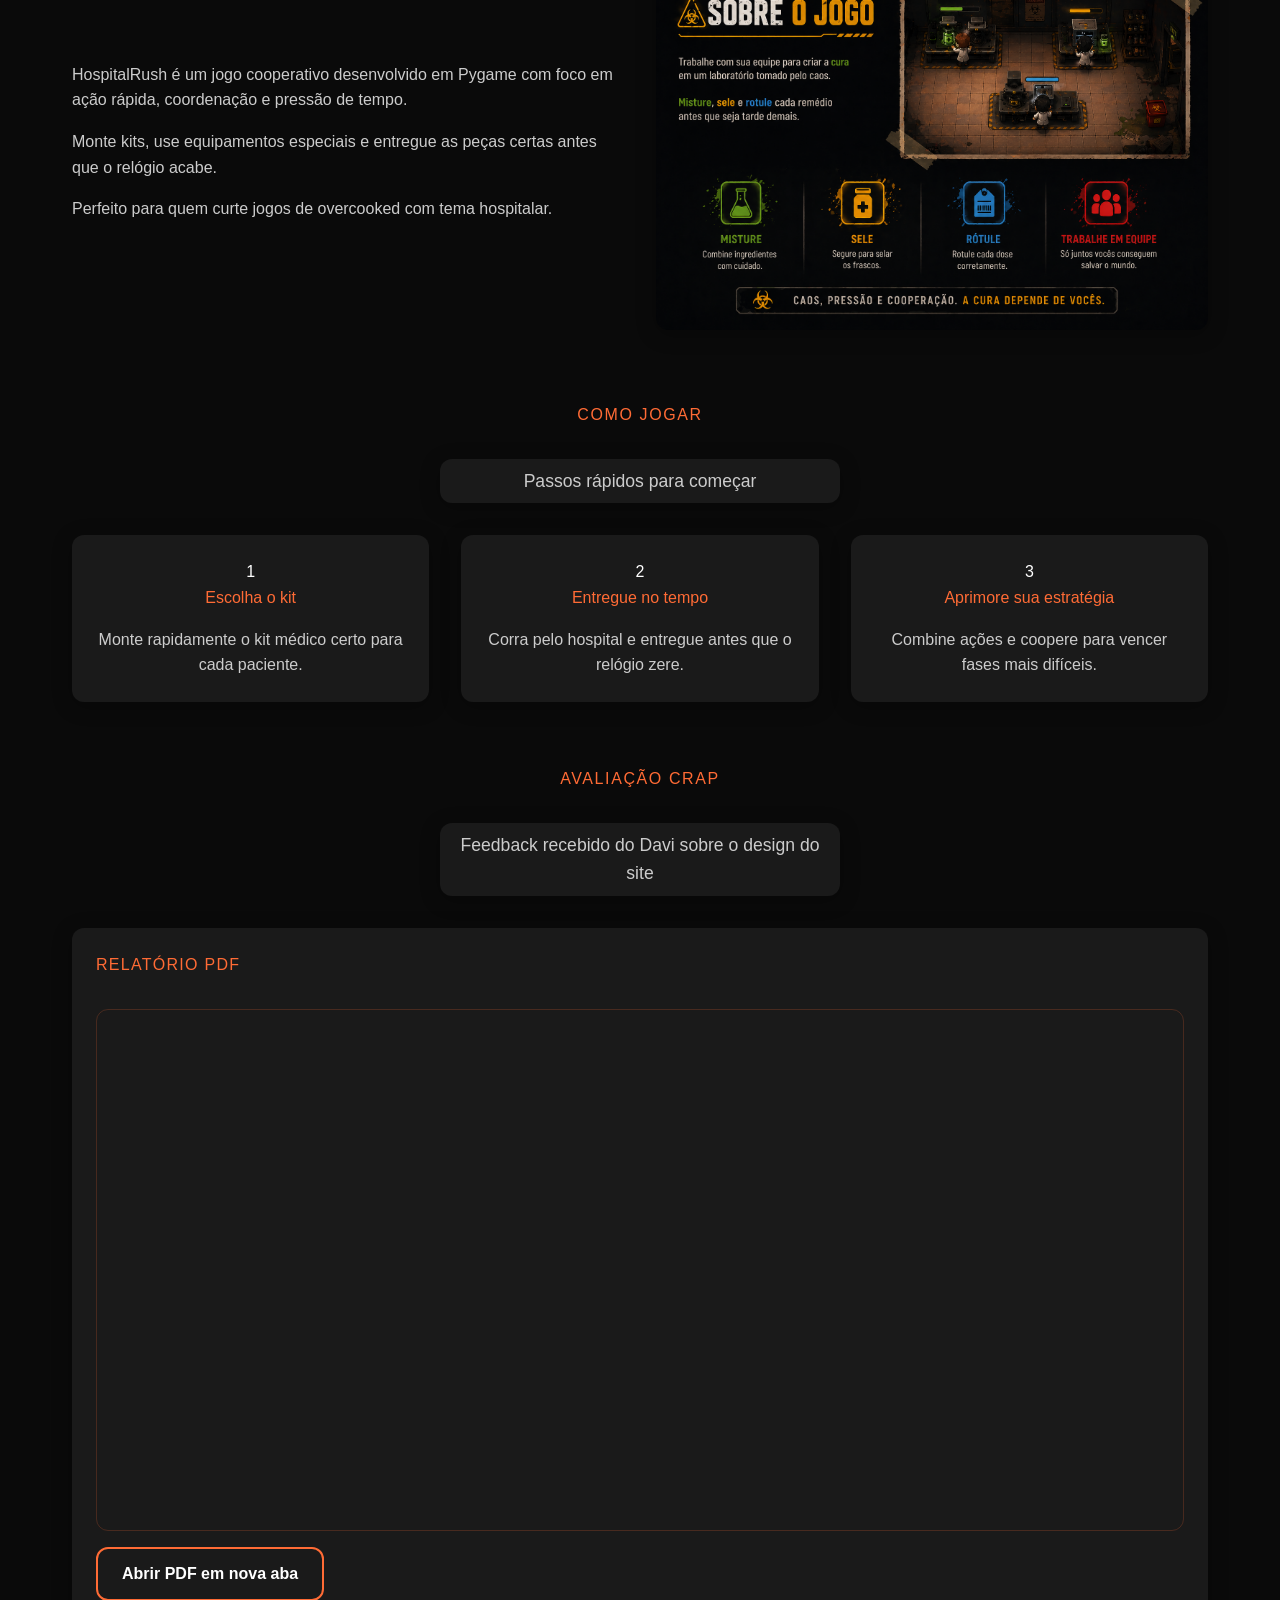
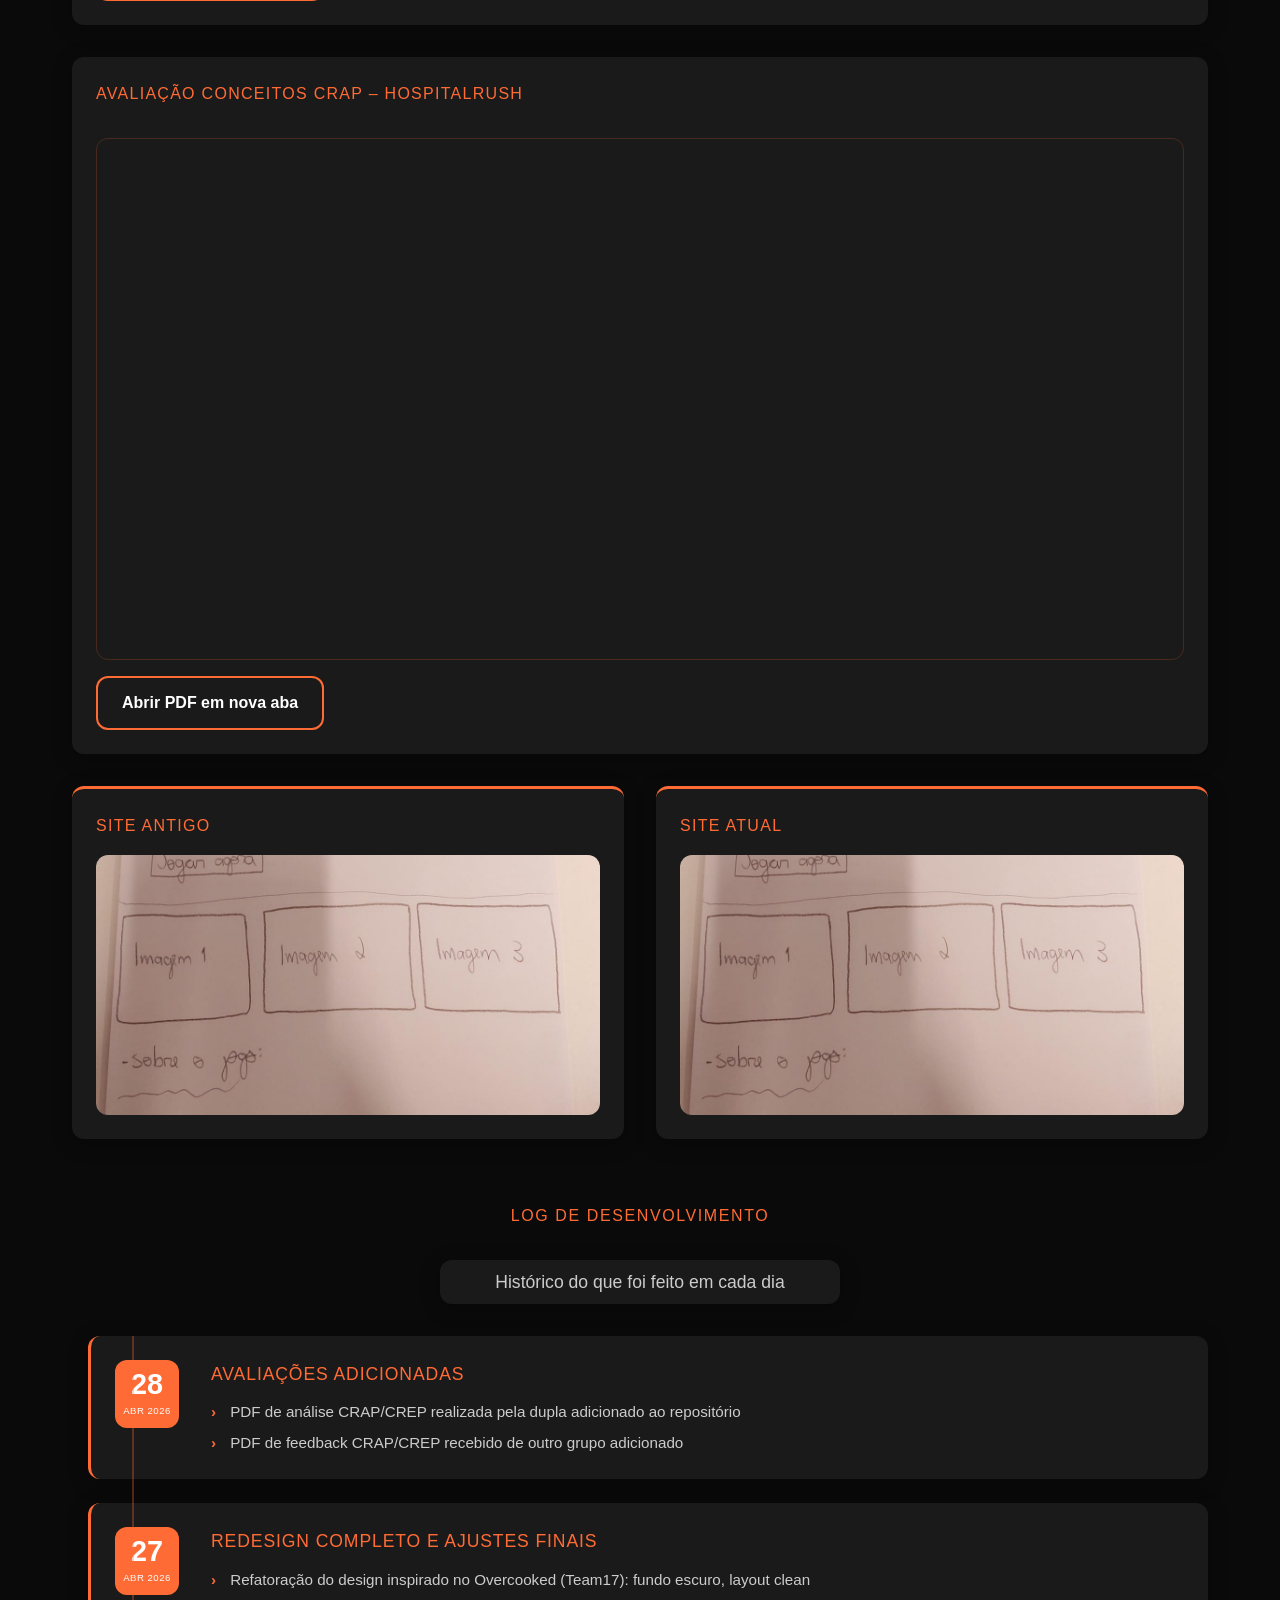
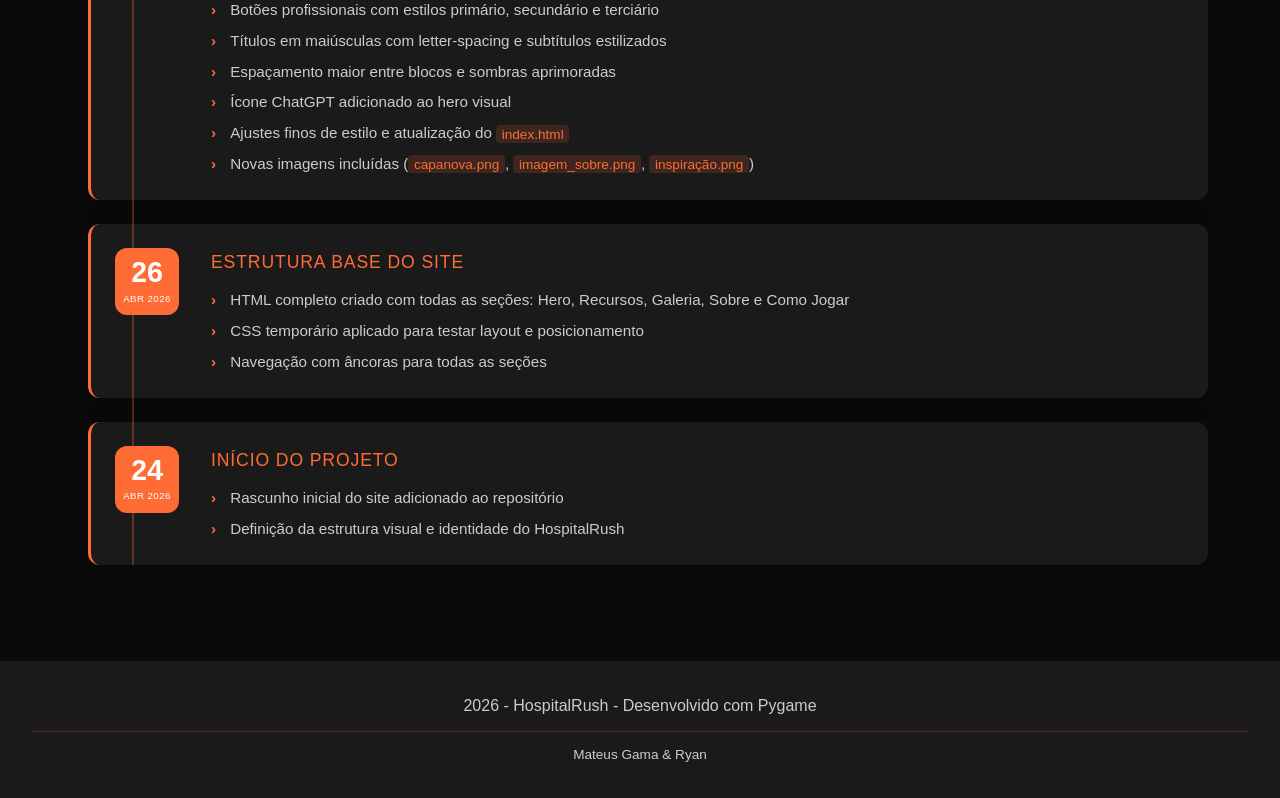
==== commit f0aa70e7: "Prints adicionados" ====
--- a/index.html
+++ b/index.html
@@ -81,13 +81,13 @@
       </div>
       <div class="gallery-grid">
         <article class="gallery-card">
-          <img src="img/rascunho_site.jpeg" alt="Screenshot 1 do jogo HospitalRush" />
+          <img src="img/WhatsApp Image 2026-04-29 at 20.52.00.jpeg" alt="Screenshot do jogo HospitalRush" />
         </article>
         <article class="gallery-card">
-          <img src="img/rascunho_site.jpeg" alt="Screenshot 2 do jogo HospitalRush" />
+          <img src="img/WhatsApp Image 2026-04-29 at 20.55.10.jpeg" alt="Screenshot do jogo HospitalRush" />
         </article>
         <article class="gallery-card">
-          <img src="img/rascunho_site.jpeg" alt="Screenshot 3 do jogo HospitalRush" />
+          <img src="img/ranking.jpeg" alt="Ranking do jogo HospitalRush" />
         </article>
       </div>
     </section>
@@ -155,6 +155,23 @@
         >Abrir PDF em nova aba</a>
       </div>
 
+      <div class="crap-pdf-block">
+        <h3 class="crap-subsection-title">Avaliação Conceitos CRAP – HospitalRush</h3>
+        <div class="crap-pdf-wrapper">
+          <iframe
+            src="avaliação_crap_recebida_ryan/Avaliação Conceitos CRAP - HospitalRush.pdf"
+            title="Avaliação Conceitos CRAP - HospitalRush"
+            class="crap-pdf"
+          ></iframe>
+        </div>
+        <a
+          href="avaliação_crap_recebida_ryan/Avaliação Conceitos CRAP - HospitalRush.pdf"
+          target="_blank"
+          rel="noopener"
+          class="btn btn-secondary crap-pdf-link"
+        >Abrir PDF em nova aba</a>
+      </div>
+
       <div class="crap-screenshots">
         <div class="crap-screenshot-block">
           <h3 class="crap-subsection-title">Site antigo</h3>
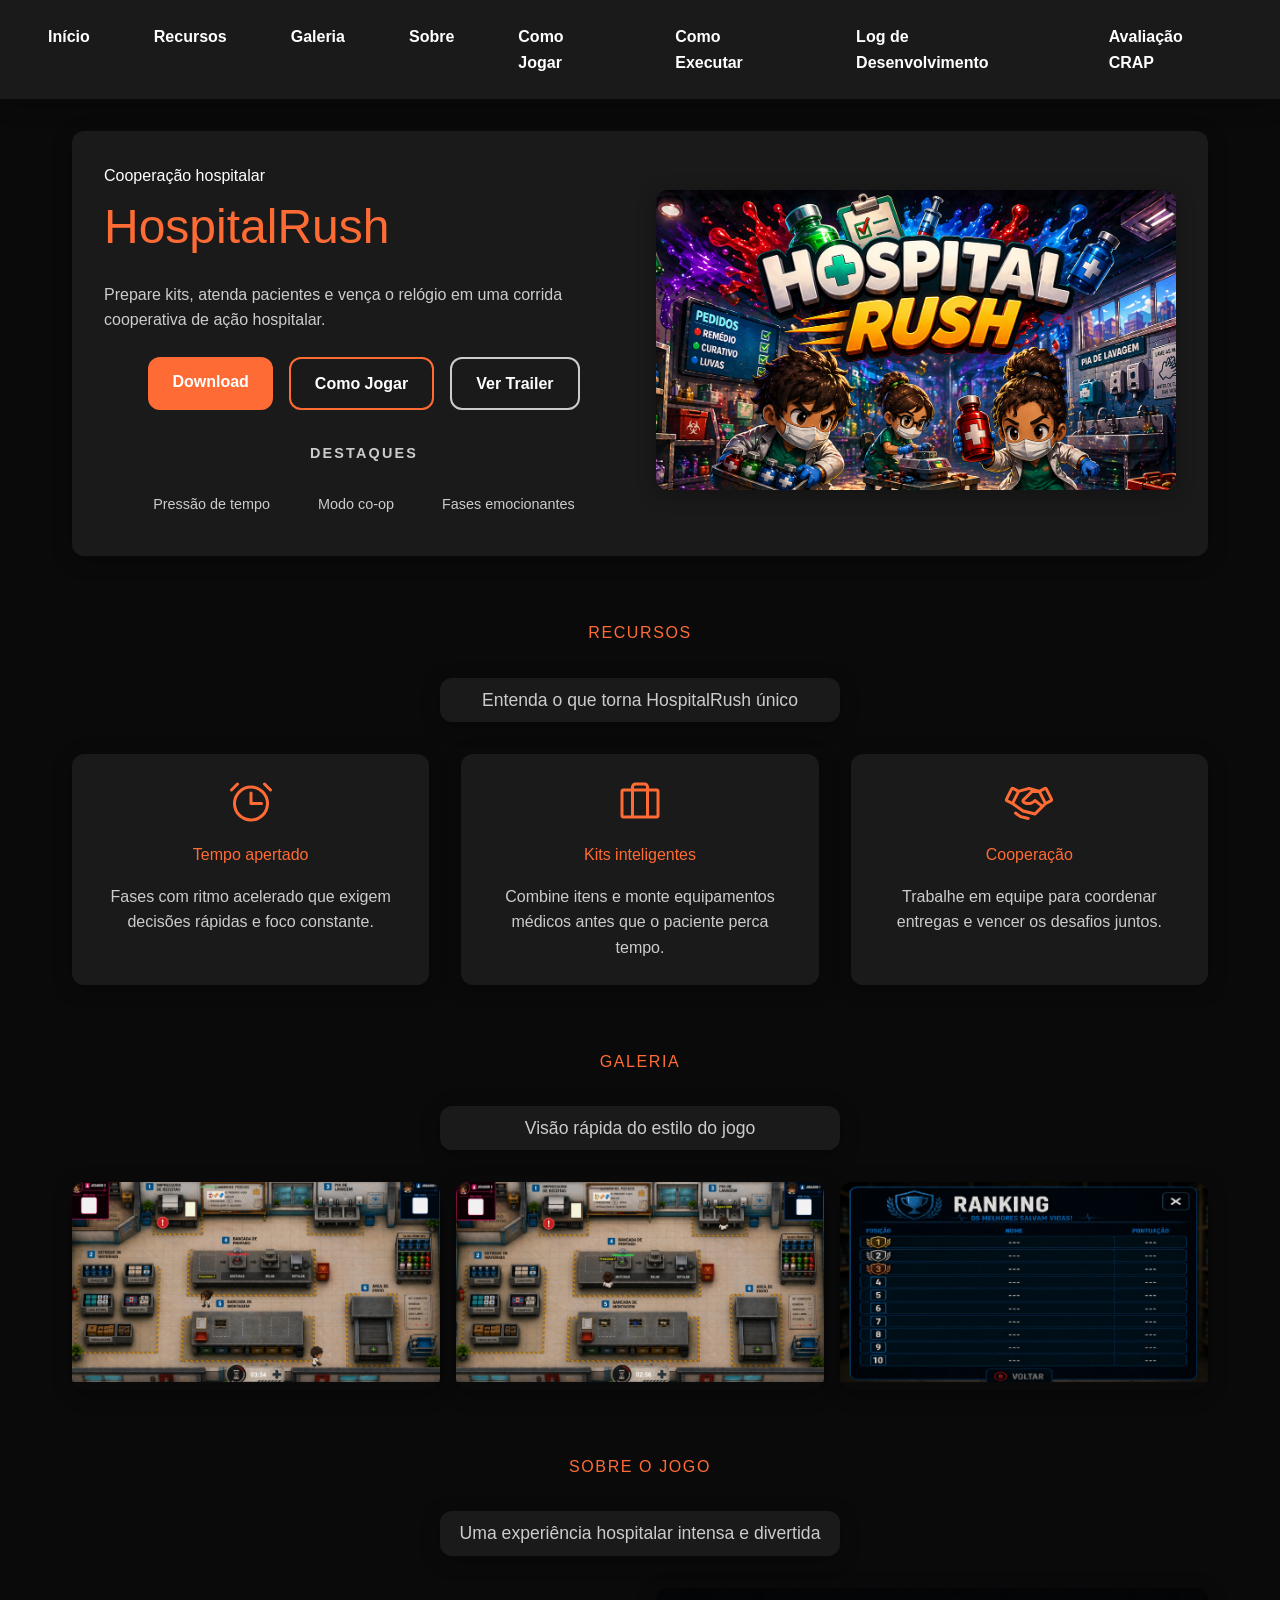
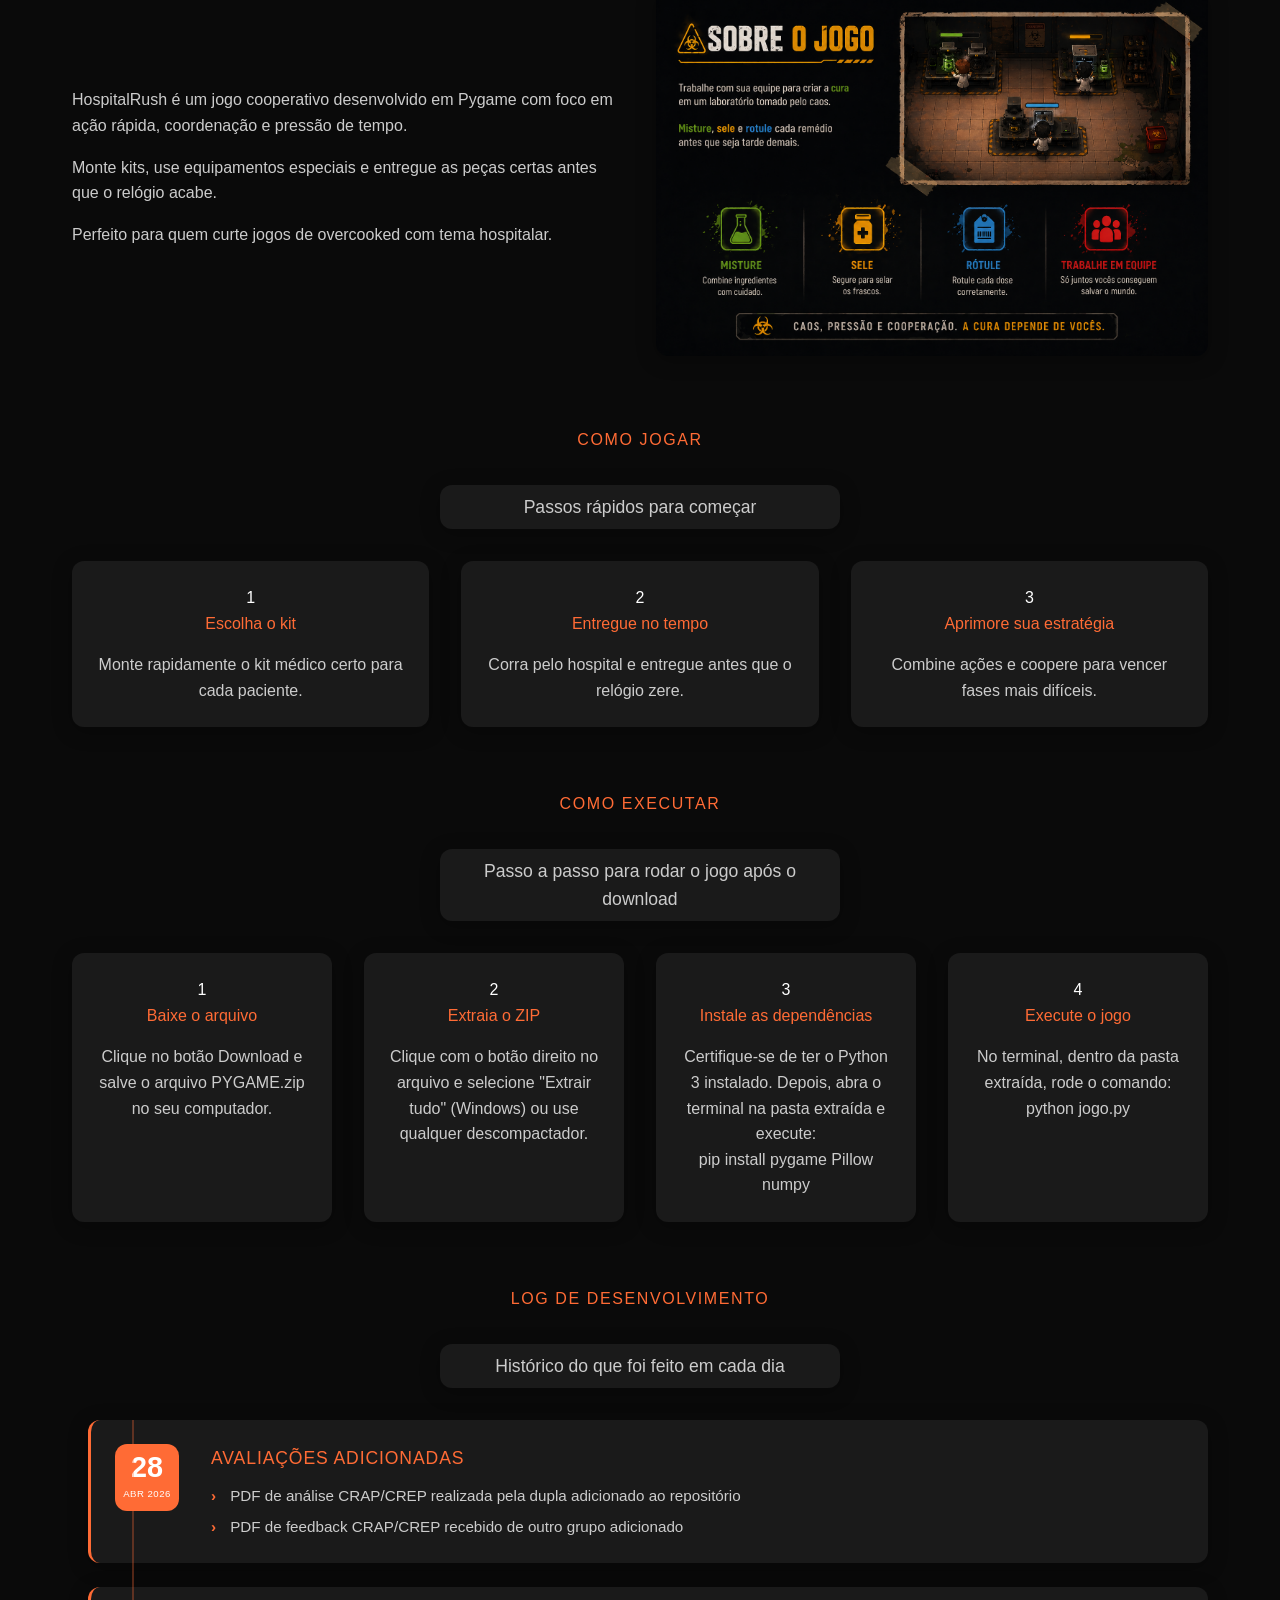
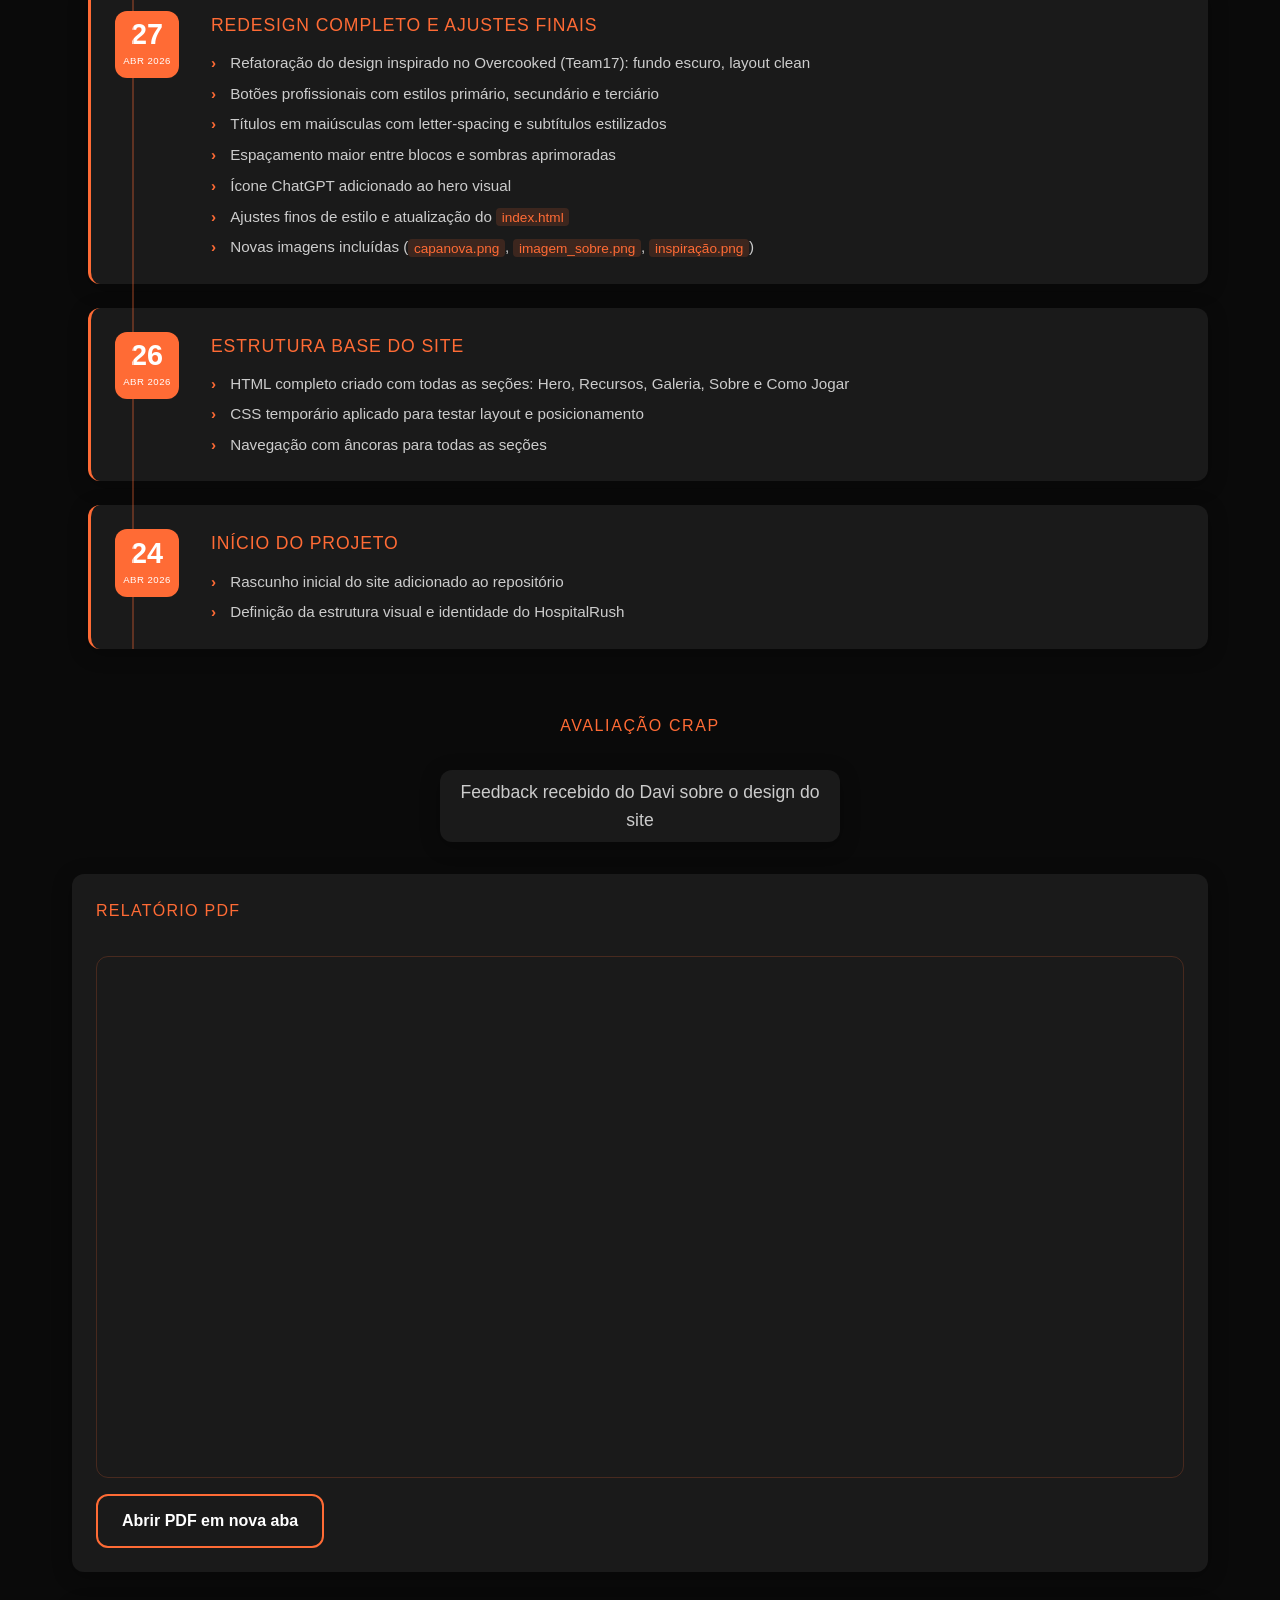
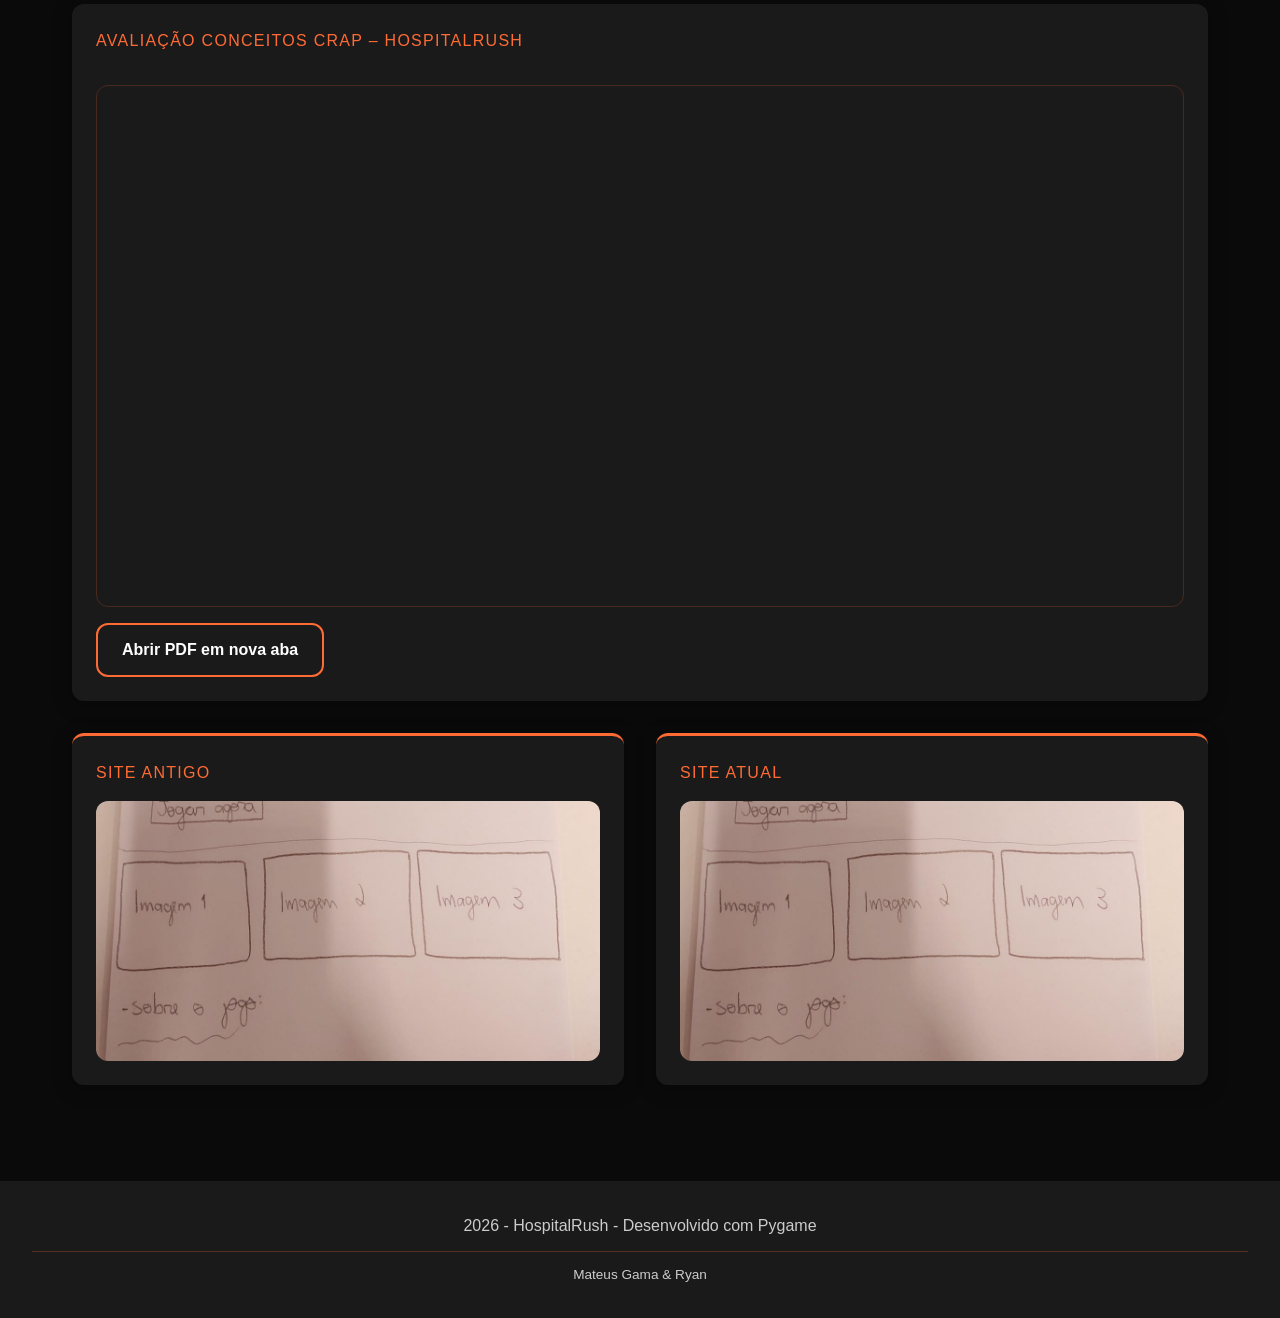
==== commit 4dab347b: "Aba como executar adicionada e reordenacao das secoes Co-Authored-By: Claude Sonnet 4.6 <noreply@ant" ====
--- a/index.html
+++ b/index.html
@@ -16,8 +16,9 @@
       <a href="#galeria">Galeria</a>
       <a href="#sobre">Sobre</a>
       <a href="#como-jogar">Como Jogar</a>
+      <a href="#como-executar">Como Executar</a>
+      <a href="#dev-log">Log de Desenvolvimento</a>
       <a href="#avaliacao-crap">Avaliação CRAP</a>
-      <a href="#dev-log">Log de Desenvolvimento</a>
     </nav>
   </header>
 
@@ -28,7 +29,7 @@
         <h1>HospitalRush</h1>
         <p>Prepare kits, atenda pacientes e vença o relógio em uma corrida cooperativa de ação hospitalar.</p>
         <div class="hero-buttons">
-          <a href="#galeria" class="btn btn-primary">Jogar Agora</a>
+          <a href="PYGAME.zip" download class="btn btn-primary">Download</a>
           <a href="#como-jogar" class="btn btn-secondary">Como Jogar</a>
           <a href="#" class="btn btn-tertiary">Ver Trailer</a>
         </div>
@@ -132,60 +133,34 @@
         </article>
       </div>
     </section>
-    <section id="avaliacao-crap" class="crap-section">
-      <div class="section-title">
-        <h2>Avaliação CRAP</h2>
-        <span>Feedback recebido do Davi sobre o design do site</span>
-      </div>
-
-      <div class="crap-pdf-block">
-        <h3 class="crap-subsection-title">Relatório PDF</h3>
-        <div class="crap-pdf-wrapper">
-          <iframe
-            src="avaliacao_crep_recebida/feed_crap.pdf"
-            title="Avaliação CRAP recebida"
-            class="crap-pdf"
-          ></iframe>
-        </div>
-        <a
-          href="avaliacao_crep_recebida/feed_crap.pdf"
-          target="_blank"
-          rel="noopener"
-          class="btn btn-secondary crap-pdf-link"
-        >Abrir PDF em nova aba</a>
-      </div>
-
-      <div class="crap-pdf-block">
-        <h3 class="crap-subsection-title">Avaliação Conceitos CRAP – HospitalRush</h3>
-        <div class="crap-pdf-wrapper">
-          <iframe
-            src="avaliação_crap_recebida_ryan/Avaliação Conceitos CRAP - HospitalRush.pdf"
-            title="Avaliação Conceitos CRAP - HospitalRush"
-            class="crap-pdf"
-          ></iframe>
-        </div>
-        <a
-          href="avaliação_crap_recebida_ryan/Avaliação Conceitos CRAP - HospitalRush.pdf"
-          target="_blank"
-          rel="noopener"
-          class="btn btn-secondary crap-pdf-link"
-        >Abrir PDF em nova aba</a>
-      </div>
-
-      <div class="crap-screenshots">
-        <div class="crap-screenshot-block">
-          <h3 class="crap-subsection-title">Site antigo</h3>
-          <div class="crap-img-wrap">
-            <img src="img/rascunho_site.jpeg" alt="Print do site antigo" class="crap-img" />
-          </div>
-        </div>
-
-        <div class="crap-screenshot-block">
-          <h3 class="crap-subsection-title">Site atual</h3>
-          <div class="crap-img-wrap">
-            <img src="img/rascunho_site.jpeg" alt="Print do site atual" class="crap-img" />
-          </div>
-        </div>
+    <section id="como-executar" class="how-to-play">
+      <div class="section-title">
+        <h2>Como Executar</h2>
+        <span>Passo a passo para rodar o jogo após o download</span>
+      </div>
+      <div class="steps">
+        <article class="step">
+          <div class="step-number">1</div>
+          <h3>Baixe o arquivo</h3>
+          <p>Clique no botão <strong>Download</strong> e salve o arquivo <code>PYGAME.zip</code> no seu computador.</p>
+        </article>
+        <article class="step">
+          <div class="step-number">2</div>
+          <h3>Extraia o ZIP</h3>
+          <p>Clique com o botão direito no arquivo e selecione <strong>"Extrair tudo"</strong> (Windows) ou use qualquer descompactador.</p>
+        </article>
+        <article class="step">
+          <div class="step-number">3</div>
+          <h3>Instale as dependências</h3>
+          <p>Certifique-se de ter o <strong>Python 3</strong> instalado. Depois, abra o terminal na pasta extraída e execute:</p>
+          <p><code>pip install pygame Pillow numpy</code></p>
+        </article>
+        <article class="step">
+          <div class="step-number">4</div>
+          <h3>Execute o jogo</h3>
+          <p>No terminal, dentro da pasta extraída, rode o comando:</p>
+          <p><code>python jogo.py</code></p>
+        </article>
       </div>
     </section>
 
@@ -261,6 +236,63 @@
 
       </div>
     </section>
+
+    <section id="avaliacao-crap" class="crap-section">
+      <div class="section-title">
+        <h2>Avaliação CRAP</h2>
+        <span>Feedback recebido do Davi sobre o design do site</span>
+      </div>
+
+      <div class="crap-pdf-block">
+        <h3 class="crap-subsection-title">Relatório PDF</h3>
+        <div class="crap-pdf-wrapper">
+          <iframe
+            src="avaliacao_crep_recebida/feed_crap.pdf"
+            title="Avaliação CRAP recebida"
+            class="crap-pdf"
+          ></iframe>
+        </div>
+        <a
+          href="avaliacao_crep_recebida/feed_crap.pdf"
+          target="_blank"
+          rel="noopener"
+          class="btn btn-secondary crap-pdf-link"
+        >Abrir PDF em nova aba</a>
+      </div>
+
+      <div class="crap-pdf-block">
+        <h3 class="crap-subsection-title">Avaliação Conceitos CRAP – HospitalRush</h3>
+        <div class="crap-pdf-wrapper">
+          <iframe
+            src="avaliação_crap_recebida_ryan/Avaliação Conceitos CRAP - HospitalRush.pdf"
+            title="Avaliação Conceitos CRAP - HospitalRush"
+            class="crap-pdf"
+          ></iframe>
+        </div>
+        <a
+          href="avaliação_crap_recebida_ryan/Avaliação Conceitos CRAP - HospitalRush.pdf"
+          target="_blank"
+          rel="noopener"
+          class="btn btn-secondary crap-pdf-link"
+        >Abrir PDF em nova aba</a>
+      </div>
+
+      <div class="crap-screenshots">
+        <div class="crap-screenshot-block">
+          <h3 class="crap-subsection-title">Site antigo</h3>
+          <div class="crap-img-wrap">
+            <img src="img/rascunho_site.jpeg" alt="Print do site antigo" class="crap-img" />
+          </div>
+        </div>
+
+        <div class="crap-screenshot-block">
+          <h3 class="crap-subsection-title">Site atual</h3>
+          <div class="crap-img-wrap">
+            <img src="img/rascunho_site.jpeg" alt="Print do site atual" class="crap-img" />
+          </div>
+        </div>
+      </div>
+    </section>
   </main>
 
   <footer>
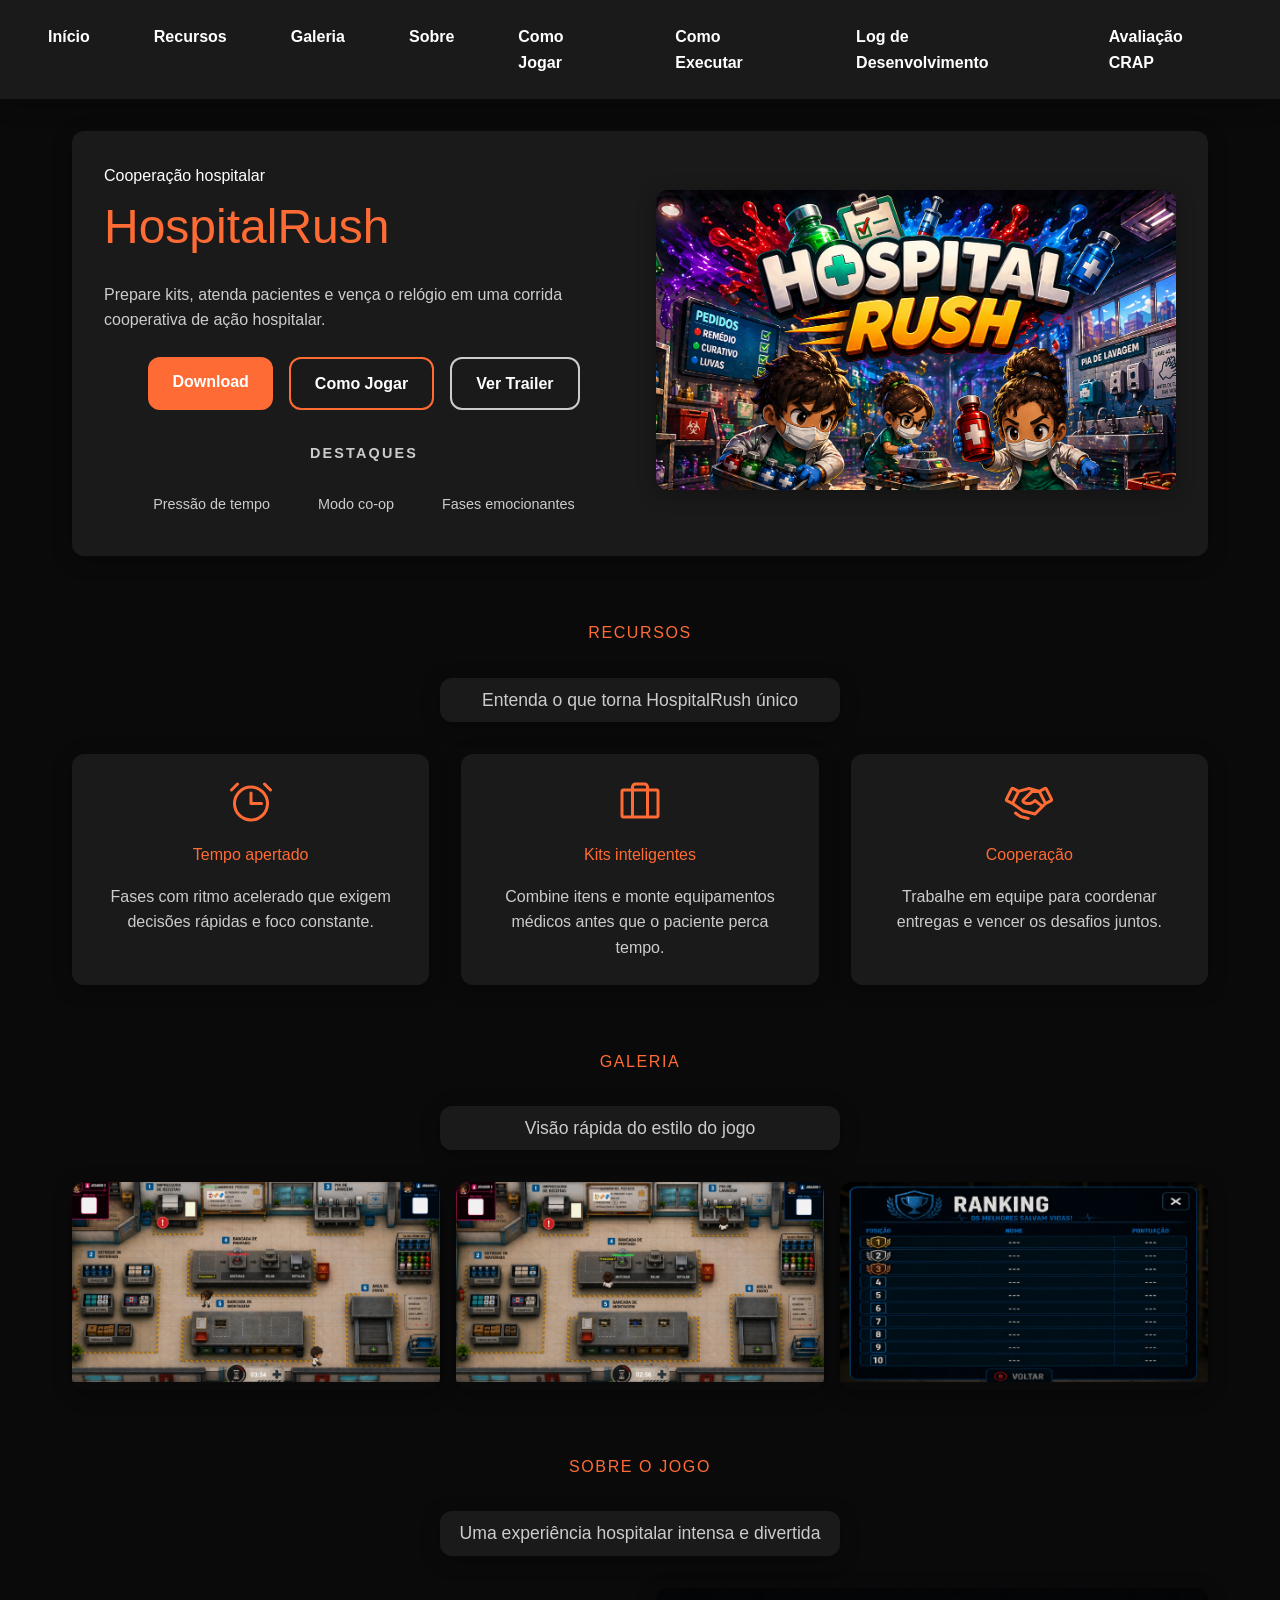
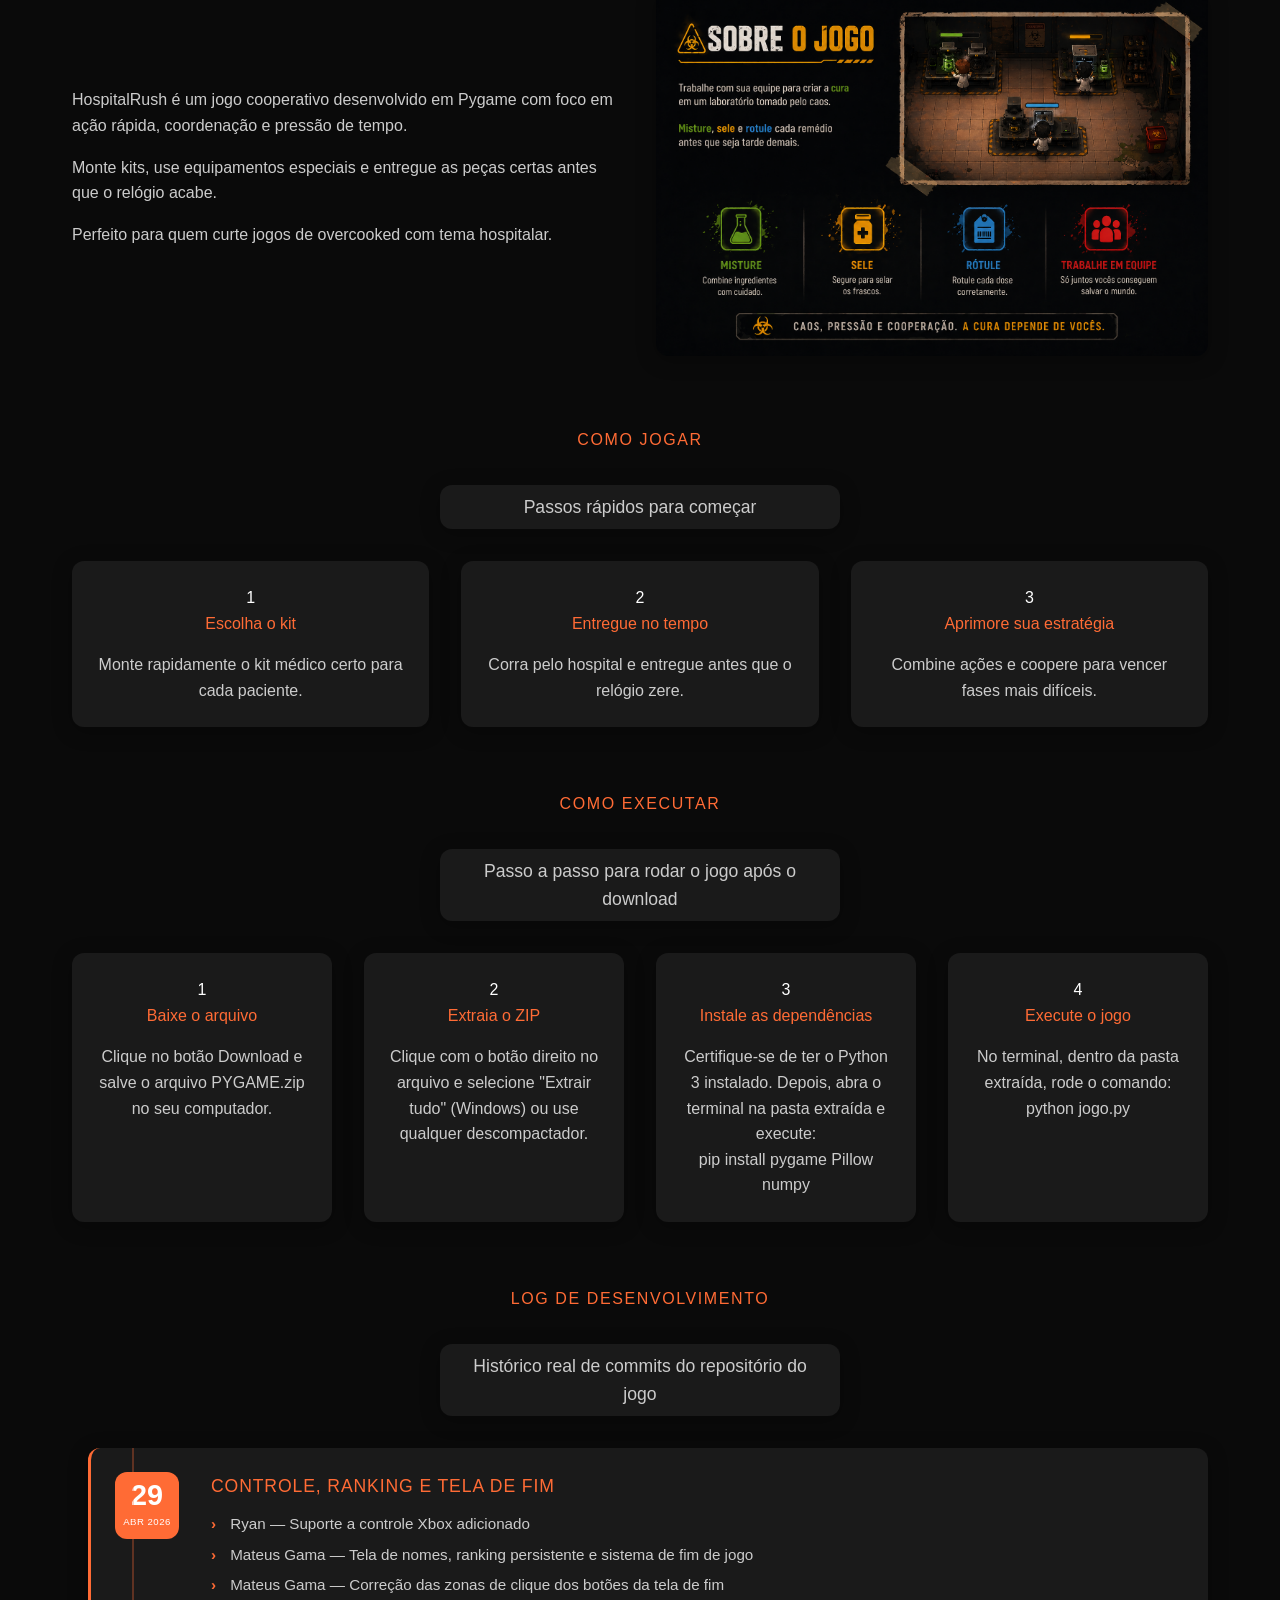
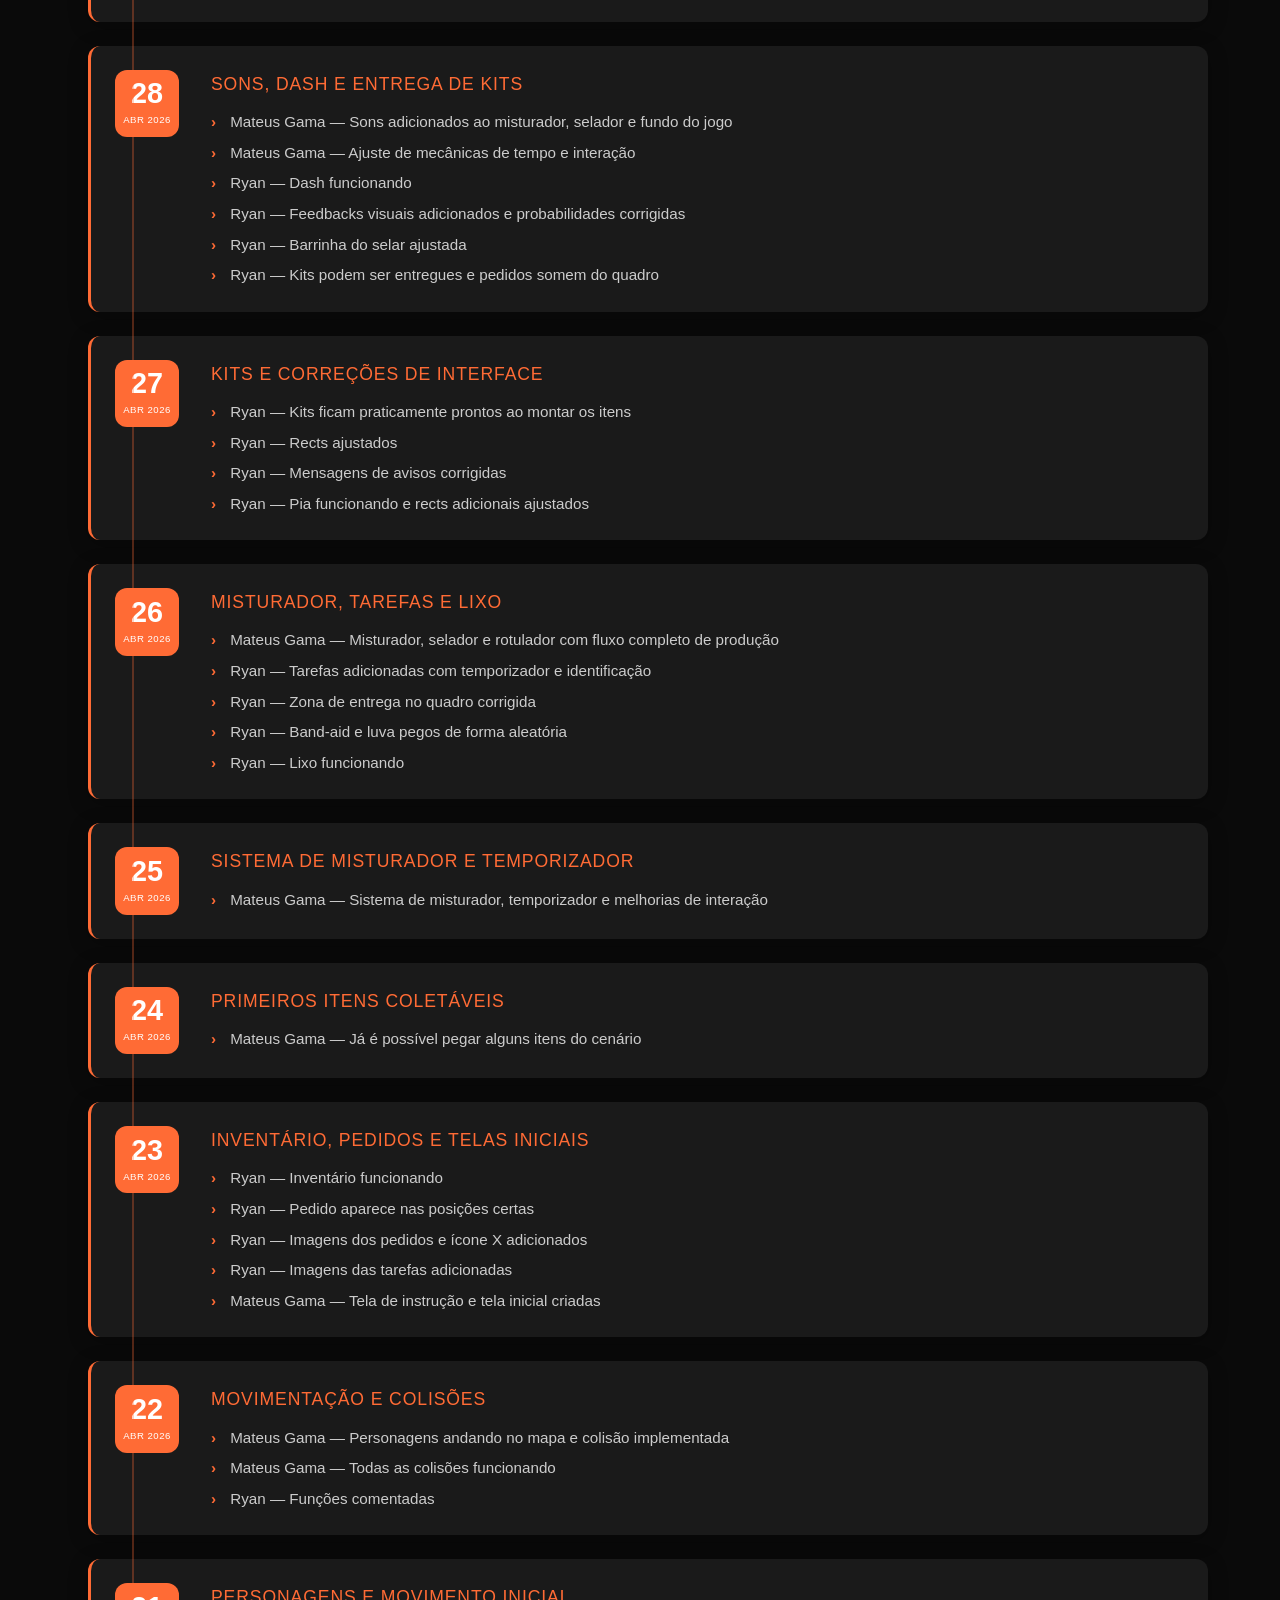
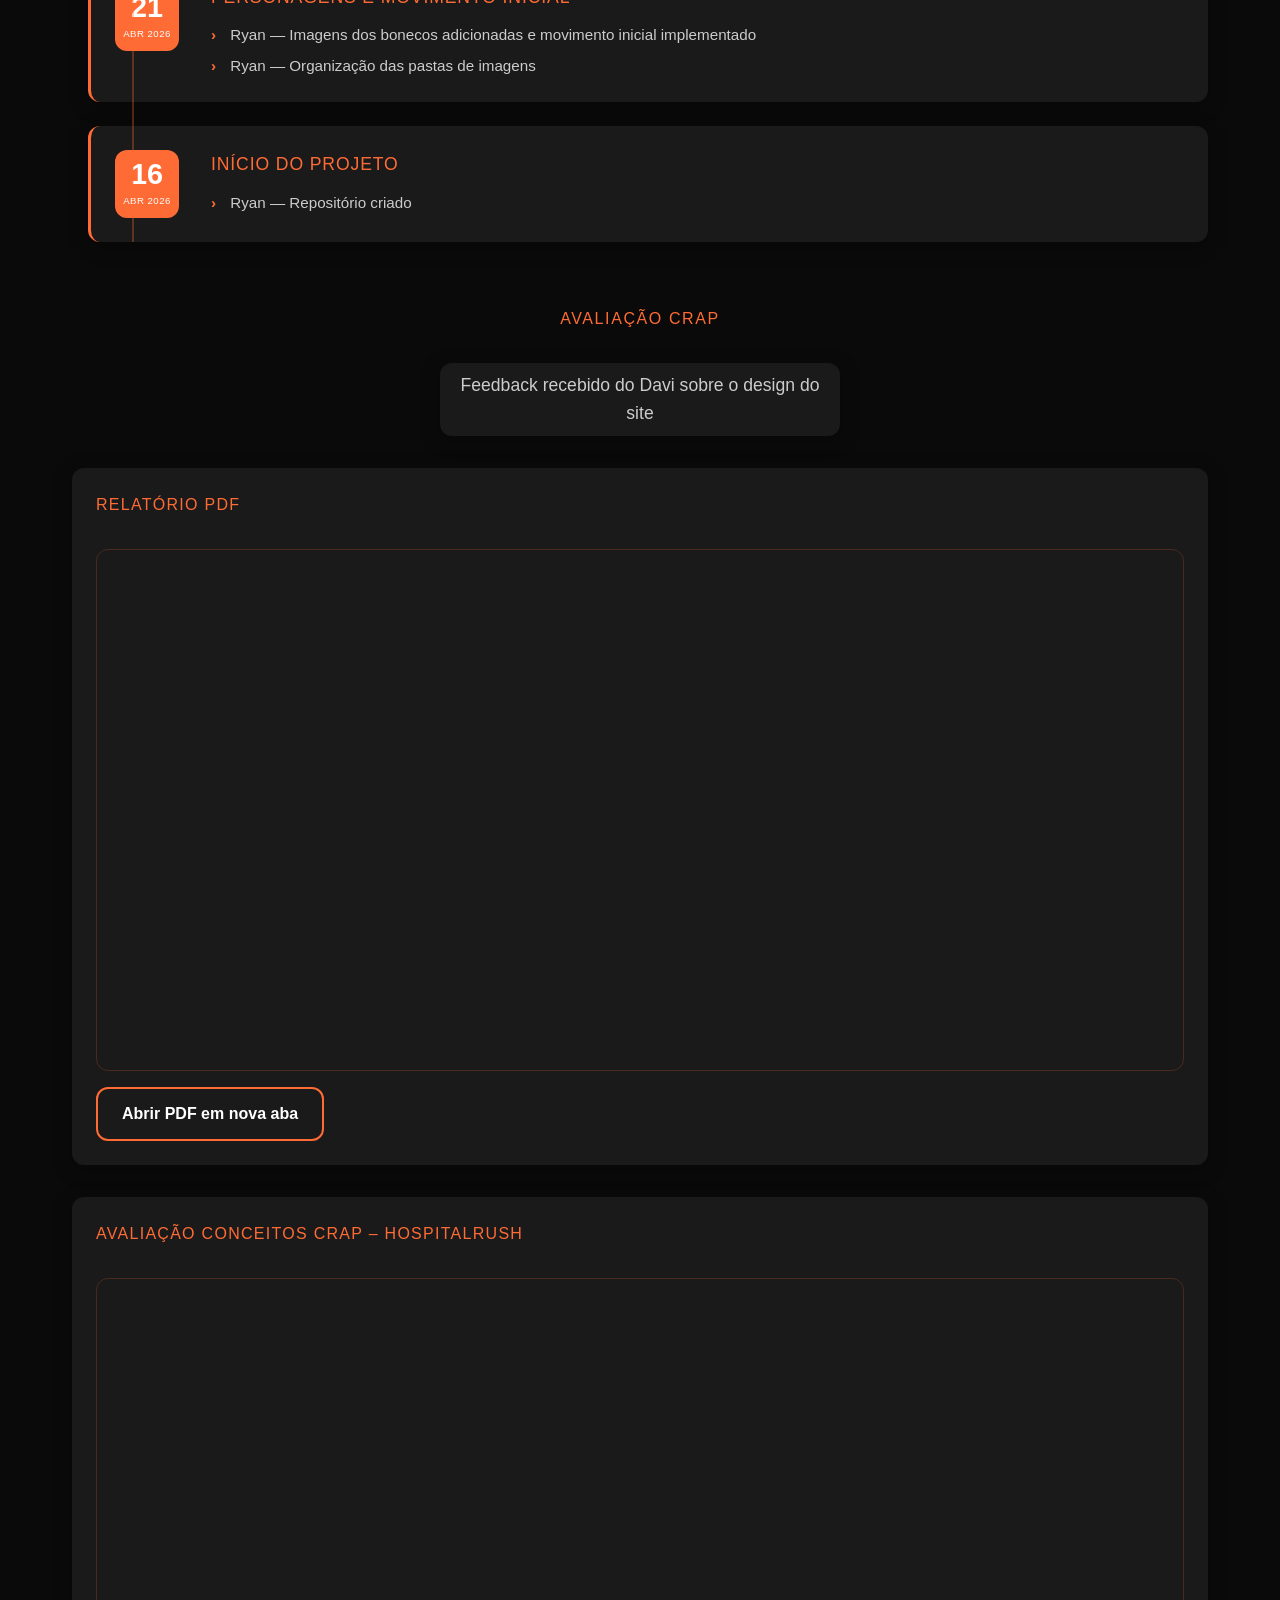
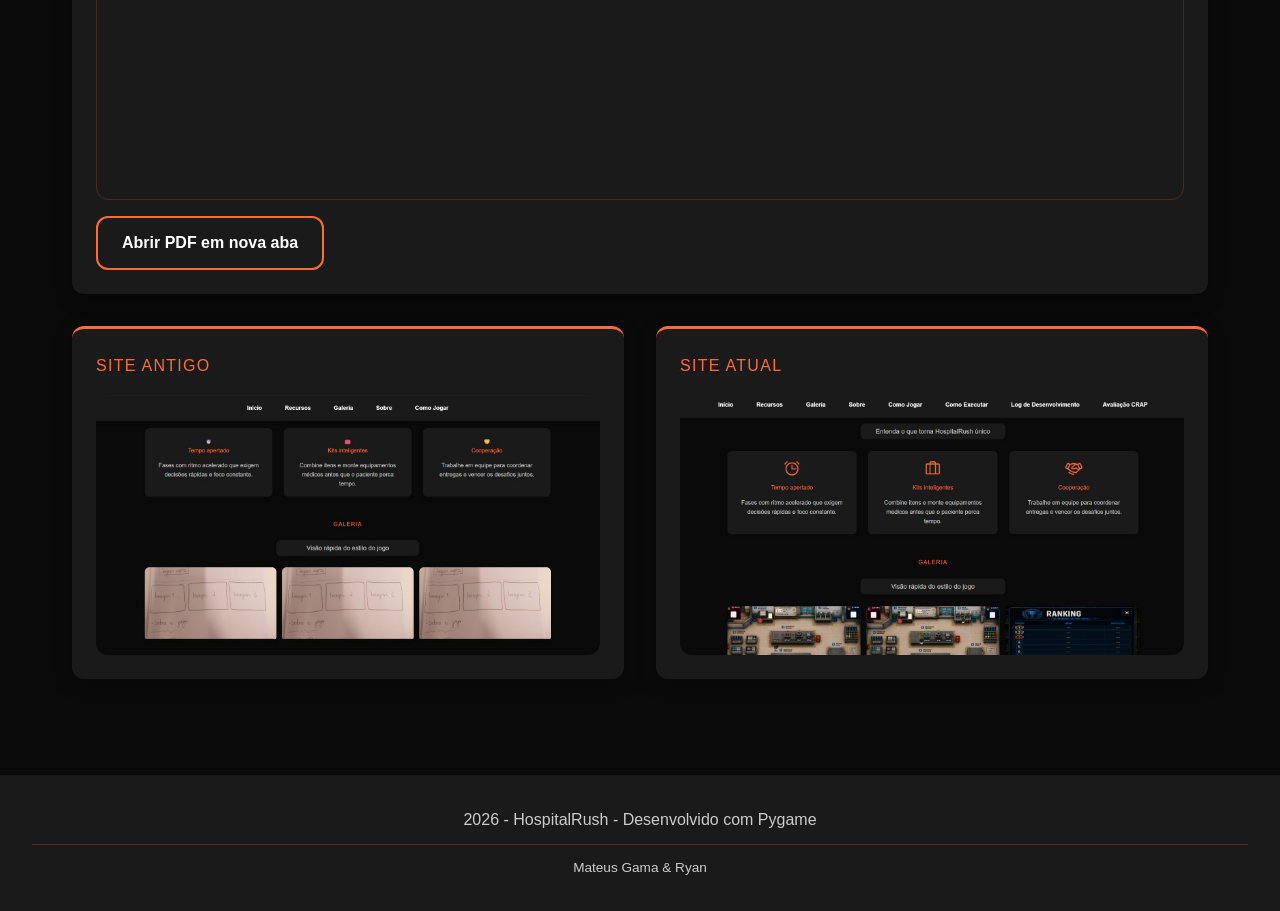
==== commit c2649d08: "Video e versões do site adicionados." ====
--- a/index.html
+++ b/index.html
@@ -29,9 +29,9 @@
         <h1>HospitalRush</h1>
         <p>Prepare kits, atenda pacientes e vença o relógio em uma corrida cooperativa de ação hospitalar.</p>
         <div class="hero-buttons">
-          <a href="PYGAME.zip" download class="btn btn-primary">Download</a>
+          <a href="https://drive.google.com/uc?export=download&id=1gN-0OrE1_7c0BU4_yQxBo61BjoFQUrtN" class="btn btn-primary">Download</a>
           <a href="#como-jogar" class="btn btn-secondary">Como Jogar</a>
-          <a href="#" class="btn btn-tertiary">Ver Trailer</a>
+          <a href="videos/gameplay.mp4" class="btn btn-tertiary">Ver Trailer</a>
         </div>
         <div class="hero-notes">
           <span class="hero-notes-label">Destaques</span>
@@ -167,21 +167,40 @@
     <section id="dev-log" class="dev-log-section">
       <div class="section-title">
         <h2>Log de Desenvolvimento</h2>
-        <span>Histórico do que foi feito em cada dia</span>
+        <span>Histórico real de commits do repositório do jogo</span>
       </div>
 
       <div class="dev-log-timeline">
 
         <article class="dev-log-entry">
           <div class="dev-log-date">
+            <span class="dev-log-day">29</span>
+            <span class="dev-log-month">ABR 2026</span>
+          </div>
+          <div class="dev-log-content">
+            <h3>Controle, ranking e tela de fim</h3>
+            <ul>
+              <li><strong>Ryan</strong> — Suporte a controle Xbox adicionado</li>
+              <li><strong>Mateus Gama</strong> — Tela de nomes, ranking persistente e sistema de fim de jogo</li>
+              <li><strong>Mateus Gama</strong> — Correção das zonas de clique dos botões da tela de fim</li>
+            </ul>
+          </div>
+        </article>
+
+        <article class="dev-log-entry">
+          <div class="dev-log-date">
             <span class="dev-log-day">28</span>
             <span class="dev-log-month">ABR 2026</span>
           </div>
           <div class="dev-log-content">
-            <h3>Avaliações adicionadas</h3>
-            <ul>
-              <li>PDF de análise CRAP/CREP realizada pela dupla adicionado ao repositório</li>
-              <li>PDF de feedback CRAP/CREP recebido de outro grupo adicionado</li>
+            <h3>Sons, dash e entrega de kits</h3>
+            <ul>
+              <li><strong>Mateus Gama</strong> — Sons adicionados ao misturador, selador e fundo do jogo</li>
+              <li><strong>Mateus Gama</strong> — Ajuste de mecânicas de tempo e interação</li>
+              <li><strong>Ryan</strong> — Dash funcionando</li>
+              <li><strong>Ryan</strong> — Feedbacks visuais adicionados e probabilidades corrigidas</li>
+              <li><strong>Ryan</strong> — Barrinha do selar ajustada</li>
+              <li><strong>Ryan</strong> — Kits podem ser entregues e pedidos somem do quadro</li>
             </ul>
           </div>
         </article>
@@ -192,15 +211,12 @@
             <span class="dev-log-month">ABR 2026</span>
           </div>
           <div class="dev-log-content">
-            <h3>Redesign completo e ajustes finais</h3>
-            <ul>
-              <li>Refatoração do design inspirado no Overcooked (Team17): fundo escuro, layout clean</li>
-              <li>Botões profissionais com estilos primário, secundário e terciário</li>
-              <li>Títulos em maiúsculas com letter-spacing e subtítulos estilizados</li>
-              <li>Espaçamento maior entre blocos e sombras aprimoradas</li>
-              <li>Ícone ChatGPT adicionado ao hero visual</li>
-              <li>Ajustes finos de estilo e atualização do <code>index.html</code></li>
-              <li>Novas imagens incluídas (<code>capanova.png</code>, <code>imagem_sobre.png</code>, <code>inspiração.png</code>)</li>
+            <h3>Kits e correções de interface</h3>
+            <ul>
+              <li><strong>Ryan</strong> — Kits ficam praticamente prontos ao montar os itens</li>
+              <li><strong>Ryan</strong> — Rects ajustados</li>
+              <li><strong>Ryan</strong> — Mensagens de avisos corrigidas</li>
+              <li><strong>Ryan</strong> — Pia funcionando e rects adicionais ajustados</li>
             </ul>
           </div>
         </article>
@@ -211,11 +227,26 @@
             <span class="dev-log-month">ABR 2026</span>
           </div>
           <div class="dev-log-content">
-            <h3>Estrutura base do site</h3>
-            <ul>
-              <li>HTML completo criado com todas as seções: Hero, Recursos, Galeria, Sobre e Como Jogar</li>
-              <li>CSS temporário aplicado para testar layout e posicionamento</li>
-              <li>Navegação com âncoras para todas as seções</li>
+            <h3>Misturador, tarefas e lixo</h3>
+            <ul>
+              <li><strong>Mateus Gama</strong> — Misturador, selador e rotulador com fluxo completo de produção</li>
+              <li><strong>Ryan</strong> — Tarefas adicionadas com temporizador e identificação</li>
+              <li><strong>Ryan</strong> — Zona de entrega no quadro corrigida</li>
+              <li><strong>Ryan</strong> — Band-aid e luva pegos de forma aleatória</li>
+              <li><strong>Ryan</strong> — Lixo funcionando</li>
+            </ul>
+          </div>
+        </article>
+
+        <article class="dev-log-entry">
+          <div class="dev-log-date">
+            <span class="dev-log-day">25</span>
+            <span class="dev-log-month">ABR 2026</span>
+          </div>
+          <div class="dev-log-content">
+            <h3>Sistema de misturador e temporizador</h3>
+            <ul>
+              <li><strong>Mateus Gama</strong> — Sistema de misturador, temporizador e melhorias de interação</li>
             </ul>
           </div>
         </article>
@@ -226,10 +257,68 @@
             <span class="dev-log-month">ABR 2026</span>
           </div>
           <div class="dev-log-content">
+            <h3>Primeiros itens coletáveis</h3>
+            <ul>
+              <li><strong>Mateus Gama</strong> — Já é possível pegar alguns itens do cenário</li>
+            </ul>
+          </div>
+        </article>
+
+        <article class="dev-log-entry">
+          <div class="dev-log-date">
+            <span class="dev-log-day">23</span>
+            <span class="dev-log-month">ABR 2026</span>
+          </div>
+          <div class="dev-log-content">
+            <h3>Inventário, pedidos e telas iniciais</h3>
+            <ul>
+              <li><strong>Ryan</strong> — Inventário funcionando</li>
+              <li><strong>Ryan</strong> — Pedido aparece nas posições certas</li>
+              <li><strong>Ryan</strong> — Imagens dos pedidos e ícone X adicionados</li>
+              <li><strong>Ryan</strong> — Imagens das tarefas adicionadas</li>
+              <li><strong>Mateus Gama</strong> — Tela de instrução e tela inicial criadas</li>
+            </ul>
+          </div>
+        </article>
+
+        <article class="dev-log-entry">
+          <div class="dev-log-date">
+            <span class="dev-log-day">22</span>
+            <span class="dev-log-month">ABR 2026</span>
+          </div>
+          <div class="dev-log-content">
+            <h3>Movimentação e colisões</h3>
+            <ul>
+              <li><strong>Mateus Gama</strong> — Personagens andando no mapa e colisão implementada</li>
+              <li><strong>Mateus Gama</strong> — Todas as colisões funcionando</li>
+              <li><strong>Ryan</strong> — Funções comentadas</li>
+            </ul>
+          </div>
+        </article>
+
+        <article class="dev-log-entry">
+          <div class="dev-log-date">
+            <span class="dev-log-day">21</span>
+            <span class="dev-log-month">ABR 2026</span>
+          </div>
+          <div class="dev-log-content">
+            <h3>Personagens e movimento inicial</h3>
+            <ul>
+              <li><strong>Ryan</strong> — Imagens dos bonecos adicionadas e movimento inicial implementado</li>
+              <li><strong>Ryan</strong> — Organização das pastas de imagens</li>
+            </ul>
+          </div>
+        </article>
+
+        <article class="dev-log-entry">
+          <div class="dev-log-date">
+            <span class="dev-log-day">16</span>
+            <span class="dev-log-month">ABR 2026</span>
+          </div>
+          <div class="dev-log-content">
             <h3>Início do projeto</h3>
             <ul>
-              <li>Rascunho inicial do site adicionado ao repositório</li>
-              <li>Definição da estrutura visual e identidade do HospitalRush</li>
+              <li><strong>Ryan</strong> — Repositório criado</li>
             </ul>
           </div>
         </article>
@@ -281,14 +370,14 @@
         <div class="crap-screenshot-block">
           <h3 class="crap-subsection-title">Site antigo</h3>
           <div class="crap-img-wrap">
-            <img src="img/rascunho_site.jpeg" alt="Print do site antigo" class="crap-img" />
+            <img src="img/antigo.jpeg" alt="Print do site antigo" class="crap-img" />
           </div>
         </div>
 
         <div class="crap-screenshot-block">
           <h3 class="crap-subsection-title">Site atual</h3>
           <div class="crap-img-wrap">
-            <img src="img/rascunho_site.jpeg" alt="Print do site atual" class="crap-img" />
+            <img src="img/atual.jpeg" alt="Print do site atual" class="crap-img" />
           </div>
         </div>
       </div>
